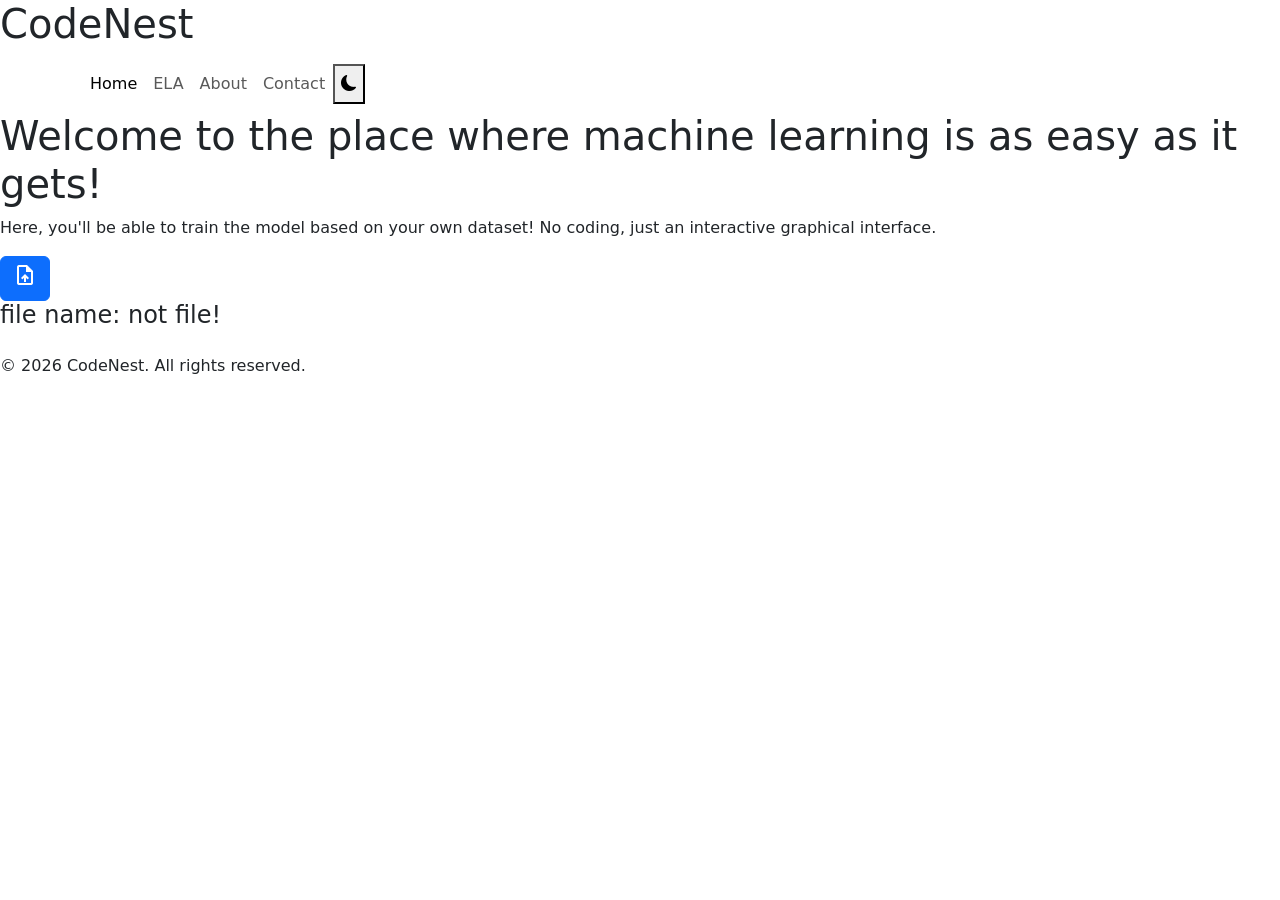
==== frontend/ELA.html @ 3c148c23 "Initial commit" ====
<!DOCTYPE html>
<html lang="en">
<head>
    <meta charset="UTF-8">
    <meta name="viewport" content="width=device-width, initial-scale=1.0">
    <link rel="preconnect" href="https://fonts.googleapis.com">
    <link rel="preconnect" href="https://fonts.gstatic.com" crossorigin>
    <link href="https://cdn.jsdelivr.net/npm/bootstrap@5.3.8/dist/css/bootstrap.min.css" rel="stylesheet">
    <link rel="stylesheet" href="https://cdn.jsdelivr.net/npm/bootstrap-icons@1.13.1/font/bootstrap-icons.min.css">
    <link rel="stylesheet" href="https://fonts.googleapis.com/css2?family=Material+Symbols+Outlined:opsz,wght,FILL,GRAD@24,400,0,0&icon_names=upload_file" />
    <link href="https://fonts.googleapis.com/css2?family=Bitcount+Prop+Single:wght@100..900&family=Cairo:wght@200..1000&display=swap" rel="stylesheet">
    <title>Murtada Page</title>
    <link rel="stylesheet" href="{{ url_for('static', filename='style.css') }}"></head>
<body>
    <header>
        <h1 class="HT1">CodeNest</h1>

        <nav id="nava" class="navbar navbar-expand-lg">
        <div class="container">
            <button class="navbar-toggler" type="button" data-bs-toggle="collapse" data-bs-target="#navbarNavAltMarkup" aria-controls="navbarNavAltMarkup" aria-expanded="false" aria-label="Toggle navigation">
            <span class="navbar-toggler-icon"></span>
            </button>
            <div class="collapse navbar-collapse" id="navbarNavAltMarkup">
            <div class="navbar-nav">
                <a class="nav-link active" aria-current="page" href="index.html">Home</a>
                <a class="nav-link" href="ELA.html">ELA</a>
                <a class="nav-link" href="about.html">About</a>
                <a class="nav-link" href="contact.htm">Contact</a>
                <button id="DarkMode"><i class="bi bi-moon-fill"></i></button>
            </div>
            </div>
        </div>
        </nav>
    </header>
    <main>
        <h1 class="MTE1">
            Welcome to the place where machine learning is as easy as it gets!
        </h1>
        <p class="MTE2">
            Here, you'll be able to train the model based on your own dataset! No coding, just an interactive graphical interface.
        </p>
        <input accept=".csv" id="MBE1" type="file" style="display: none;">
        <label class="btn btn-primary MLE1" for="MBE1">
            <span class="material-symbols-outlined">
                    upload_file
            </span>
        </label>
        <h4 class="MTE3">
            file name: not file!
        </h4>
        <div class="table-responsive">
            <table class="table">
                <thead style="display: none;" class="Etablehead">
                    <tr>
                        <th>Column</th>
                        <th>Index</th>
                        <th>Select Target</th>
                    </tr>
                </thead>
            <tbody class="tablerow"></tbody>
            </table>
        </div>
        <div class="featuresname">
            <ul class="list-group" id="list-group">
                <li id="feature-title" class="list-group-item active" style="display: none;">
                    Features
                </li>
            </ul>
        </div>
    </main>
    <footer>
        <p class="FT1">© 2026 CodeNest. All rights reserved.</p>
    </footer>
</body>
<script>
let list = document.querySelector("#list-group");
let featuresname = document.querySelector(".featuresname");
let filename = document.querySelector("#MBE1");
let filenamedisplay = document.querySelector(".MTE3");
let tabler = document.querySelector(".tablerow");
let tablehead = document.querySelector(".Etablehead");
let targetname = document.createElement("h3");
let setting = {
    fe: [],
    ta: null,
    model: null
};

filename.addEventListener("change", function(event){
    const file = event.target.files[0];
    
    if (file){
        filenamedisplay.textContent = `File name: ${file.name}`;
        

    } else {
        filenamedisplay.textContent = "Not file name";
        return;
    }
    
    let reader = new FileReader();
    reader.onload = () => {
        tabler.innerHTML = "";
        list.innerHTML = "";
        
        const text = reader.result;
        const rows = text.split("\n");
        const frow = rows[0].replace("\r", "");
        const colums = frow.split(",").map(col => col.trim());
        
        tablehead.style.display = "table-header-group";
        colums.forEach(function(colum, index) {
            let tr = document.createElement("tr");
            let td1 = document.createElement("td");
            let td2 = document.createElement("td");
            let td3 = document.createElement("td");
            let targetinput = document.createElement("input");
            
            targetinput.type = "radio";
            targetinput.name = "target";
            
            td1.textContent = colum;
            td2.textContent = index;
            td3.appendChild(targetinput);
            
            tr.appendChild(td1);
            tr.appendChild(td2);
            tr.appendChild(td3);
            tabler.appendChild(tr);

            targetinput.addEventListener("change", () => {
                targetname.textContent = ""; // To_delete_old_info
                list.innerHTML = "";
                setting.fe = [];

                let titleItem = document.createElement("li");
                titleItem.className = "list-group-item active";
                titleItem.textContent = "Features";
                list.appendChild(titleItem);

                colums.forEach(function(col) {
                    if (col !== colum && col !== "") {
                        let featurename = document.createElement("li");
                        featurename.className = "list-group-item";
                        featurename.textContent = col;
                        list.appendChild(featurename);
                        setting.fe.push(col);
                    }
                });

                targetname.textContent = `Target column is: ${colum}`;
                featuresname.appendChild(targetname);
                let tarname = colum;
                setting.ta = tarname;
                                let formData = new FormData();

                formData.append("file", file);
                formData.append("settings", JSON.stringify(setting));

                fetch("/train", {
                    method: "POST",
                    body: formData
                });
                console.log(setting);
            });

        });
    };
    reader.readAsText(file);
});

let table = document.querySelector(".table");
let Darkmode = document.querySelector("#DarkMode");
let icon = document.querySelector("i");
let man = document.querySelector("body");
let mt2 = document.querySelector(".MTE2");
let mt1 = document.querySelector(".MTE1");

// Converting to dark/white mode ################################
Darkmode.addEventListener("click", function () {
    if (icon.classList.contains("bi-moon-fill")) {
        man.style.backgroundColor = "black";
        icon.classList.remove("bi-moon-fill");
        icon.classList.add("bi-sun-fill");
        mt2.style.color = "white";
        mt1.style.color = "white";
        filenamedisplay.style.color = "white";
        table.style.setProperty("--bs-table-bg", "black");
        table.style.setProperty("--bs-table-color", "white");

        list.querySelectorAll("li:not(.active)").forEach(function(item) {
            item.style.backgroundColor = "black";
            item.style.color = "white";
        });
    } else {
        man.style.backgroundColor = "white";
        icon.classList.remove("bi-sun-fill");
        icon.classList.add("bi-moon-fill");
        mt2.style.color = "black";
        mt1.style.color = "black";
        filenamedisplay.style.color = "black";
        table.style.setProperty("--bs-table-bg", "white");
        table.style.setProperty("--bs-table-color", "black");

        list.querySelectorAll("li:not(.active)").forEach(function(item) {
            item.style.backgroundColor = "white";
            item.style.color = "black";
        });
    }
});
</script>
</html>
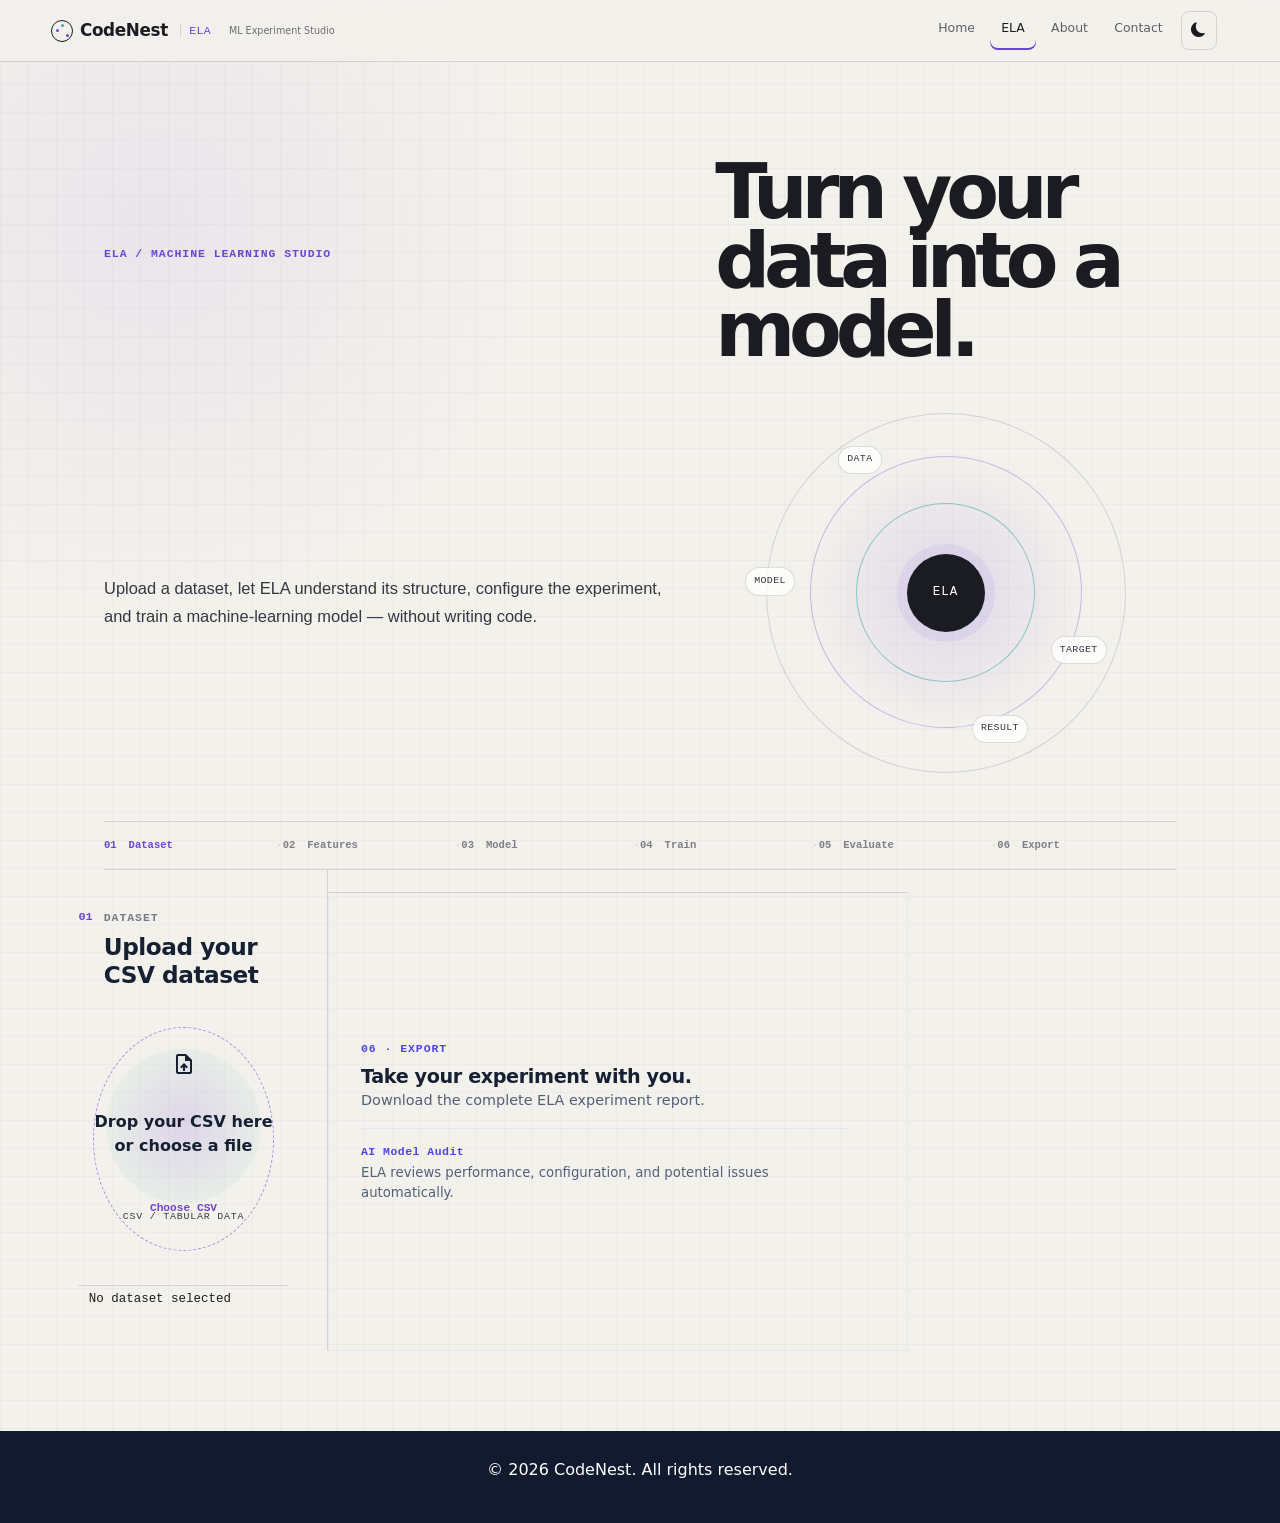
==== commit 02d2c9a6: "feat: initial commit for standalone v1.0 release with full AutoML & PDF engine" ====
--- a/frontend/ELA.html
+++ b/frontend/ELA.html
@@ -10,10 +10,13 @@
     <link rel="stylesheet" href="https://fonts.googleapis.com/css2?family=Material+Symbols+Outlined:opsz,wght,FILL,GRAD@24,400,0,0&icon_names=upload_file" />
     <link href="https://fonts.googleapis.com/css2?family=Bitcount+Prop+Single:wght@100..900&family=Cairo:wght@200..1000&display=swap" rel="stylesheet">
     <title>Murtada Page</title>
-    <link rel="stylesheet" href="{{ url_for('static', filename='style.css') }}"></head>
-<body>
+    <link rel="stylesheet" href="{{ url_for('static', filename='style.css') }}">
+    <link rel="stylesheet" href="style.css">
+</head>
+    
+<body class="ela-page">
     <header>
-        <h1 class="HT1">CodeNest</h1>
+        <h1 class="HT1"><b class="ela-mark" aria-hidden="true"><em></em><em></em><em></em></b>CodeNest <span>ELA</span><small>ML Experiment Studio</small></h1>
 
         <nav id="nava" class="navbar navbar-expand-lg">
         <div class="container">
@@ -22,50 +25,200 @@
             </button>
             <div class="collapse navbar-collapse" id="navbarNavAltMarkup">
             <div class="navbar-nav">
-                <a class="nav-link active" aria-current="page" href="index.html">Home</a>
-                <a class="nav-link" href="ELA.html">ELA</a>
+                <a class="nav-link" href="index.html">Home</a>
+                <a class="nav-link active" aria-current="page" href="ELA.html">ELA</a>
                 <a class="nav-link" href="about.html">About</a>
-                <a class="nav-link" href="contact.htm">Contact</a>
+                <a class="nav-link" href="contact.html">Contact</a>
                 <button id="DarkMode"><i class="bi bi-moon-fill"></i></button>
             </div>
             </div>
         </div>
         </nav>
     </header>
-    <main>
-        <h1 class="MTE1">
-            Welcome to the place where machine learning is as easy as it gets!
-        </h1>
-        <p class="MTE2">
-            Here, you'll be able to train the model based on your own dataset! No coding, just an interactive graphical interface.
-        </p>
+    <main class="ela-lab">
+        <section class="ela-hero">
+            <p class="ela-eyebrow">ELA / MACHINE LEARNING STUDIO</p>
+            <h1 class="MTE1">
+                Turn your data into a model.
+            </h1>
+            <p class="MTE2">
+                Upload a dataset, let ELA understand its structure, configure the experiment, and train a machine-learning model — without writing code.
+            </p>
+            <div class="ela-data-orbit ela-orbit-hero" aria-hidden="true">
+                <span class="orbit-core">ELA</span><span class="orbit-node orbit-data">DATA</span><span class="orbit-node orbit-target">TARGET</span><span class="orbit-node orbit-model">MODEL</span><span class="orbit-node orbit-result">RESULT</span>
+            </div>
+            <div class="ela-hero-signals" aria-label="ELA experiment status">
+                <div class="dataset-model-flow"><span>Dataset</span><b>→</b><span>Model</span></div>
+                <div class="hero-status-card"><span>Dataset</span><strong>Ready to analyze</strong></div>
+                <div class="hero-status-card"><span>Model</span><strong>Waiting for configuration</strong></div>
+            </div>
+        </section>
+        <ol class="ela-workflow" aria-label="Experiment workflow">
+            <li class="is-active"><span>01</span> Dataset</li>
+            <li><span>02</span> Features</li>
+            <li><span>03</span> Model</li>
+            <li><span>04</span> Train</li>
+            <li><span>05</span> Evaluate</li>
+            <li><span>06</span> Export</li>
+        </ol>
+        <section class="ela-section ela-upload-section">
+            <div class="ela-section-heading">
+                <span class="ela-step">01</span>
+                <div><p>Dataset</p><h2>Upload your CSV dataset</h2></div>
+            </div>
         <input accept=".csv" id="MBE1" type="file" style="display: none;">
-        <label class="btn btn-primary MLE1" for="MBE1">
-            <span class="material-symbols-outlined">
-                    upload_file
+        <label class="MLE1" for="MBE1">
+            <span class="material-symbols-outlined" aria-hidden="true">upload_file</span>
+            <span class="upload-copy">
+                <strong>Drop your CSV here or choose a file</strong>
+                <small>CSV files only · Column headers will be used to configure your experiment.</small>
             </span>
+            <span class="upload-action">Choose CSV</span>
         </label>
-        <h4 class="MTE3">
-            file name: not file!
-        </h4>
-        <div class="table-responsive">
-            <table class="table">
-                <thead style="display: none;" class="Etablehead">
+        <h4 class="MTE3" aria-live="polite">No dataset selected</h4>
+        <p class="ela-upload-note">CSV · Tabular ML · Your data stays part of this experiment</p>
+        </section>
+
+        <!-- الواجهة الجديدة لاختيار التارجت والفيشرز باستخدام Checkboxes -->
+        <div id="selection-container" style="display: none; max-width: 50rem; margin: 0 auto;" class="mt-4 ela-section ela-config-section">
+            <div class="ela-section-heading">
+                <span class="ela-step">02</span>
+                <div><p>Experiment configuration</p><h2>Choose what your model should learn</h2></div>
+            </div>
+            <div class="ela-config-grid">
+            <div class="mb-4 ela-control-panel">
+                <label for="targetSelect" class="form-label h4 fw-bold">Target variable</label>
+                <p class="ela-field-help">The value your model learns to predict.</p>
+                <select id="targetSelect" class="form-select form-select-lg">
+                    <option selected disabled>Choose Target...</option>
+                </select>
+            </div>
+
+            <div class="mb-4 ela-control-panel" id="features-box" style="display: none;">
+                <label class="form-label h4 fw-bold">Feature columns</label>
+                <p class="ela-field-help">The input columns used by the model.</p>
+                <div id="checkboxes-container" class="card p-3 shadow-sm" style="max-height: 250px; overflow-y: auto;">
+                    <!-- هنا سيتم توليد الـ Checkboxes للفيشرز -->
+                </div>
+            </div>
+            </div>
+        </div>
+
+        <hr>
+        <div class="model ela-section" style="display: none;">
+            <div class="ela-section-heading">
+                <span class="ela-step">03</span>
+                <div><p>Learning task</p><h2>Select your model type</h2></div>
+            </div>
+            <p class="ela-field-help">Regression predicts continuous values. Classification predicts categories.</p>
+            <div class="ela-task-guidance" aria-hidden="true">
+                <div><span>Regression</span><small>Predict a continuous number</small></div>
+                <div><span>Classification</span><small>Predict a category or class</small></div>
+            </div>
+            <div class="ela-engine-diagram" aria-hidden="true"><span>Features</span><b></b><strong>Model engine</strong><b></b><span>Prediction</span></div>
+            <select id="Modelselect" class="form-select form-select-lg mb-3" aria-label=".form-select-lg example">
+                <option selected disabled>Open this select menu</option>
+                <option value="LinearRegression">regression</option>
+                <option value="LogisticRegression">classification</option>
+            </select>
+        </div>
+        <div class="testtrainsplit ela-section" style="margin: 0 auto; max-width: 50rem; display: none;">
+            <div class="ela-section-heading">
+                <span class="ela-step">04</span>
+                <div><p>Validation</p><h2>Configure the train/test split</h2></div>
+            </div>
+            <p class="ela-field-help">Test data is held back to measure how well your model generalizes.</p>
+            <div class="ela-split-labels">
+                <span>Training data <strong id="trainnum">80</strong>%</span>
+                <span>Test data <strong id="testnum">20</strong>%</span>
+            </div>
+            <div class="ela-split-visual" aria-hidden="true"><span></span><b></b></div>
+            <label for="slider" class="form-label">Test Split Ratio</label>
+            <input type="range" class="form-range" id="slider" min="5" max="95" value="20" step="5">
+        </div>
+        <div id="resultsContainer" class="container mt-5 ela-results-section" style="display: none;">
+            <div class="ela-section-heading">
+                <span class="ela-step">05</span>
+                <div><p>Experiment complete</p><h2>Your model is ready.</h2></div>
+            </div>
+            <div class="ela-data-orbit ela-orbit-results" aria-hidden="true"><span class="orbit-core">MODEL</span><span class="orbit-node orbit-data">INPUTS</span><span class="orbit-node orbit-target">SCORE</span><span class="orbit-node orbit-result">OUTPUT</span></div>
+            <div class="row g-4 justify-content-center">
+                
+                <!-- Metric 1 Card -->
+                <div class="col-md-6 text-center">
+                    <div class="card shadow-sm border-0 p-3 ela-metric-card ela-primary-metric">
+                        <div class="card-body">
+                            <h6 id="metric1Title" class="text-secondary mb-3">R² Score</h6>
+                            
+                            <!-- إضافة دائرة التقدم الأولى -->
+                            <div id="circle1" class="circle-progress my-3">
+                                <div class="circle-progress-inner">
+                                    <span id="r2Value" class="fw-bold">-</span>
+                                </div>
+                            </div>
+
+                            <small id="metric1Desc" class="text-secondary d-block mt-2"></small>
+                        </div>
+                    </div>
+                </div>
+
+                <!-- Metric 2 Card -->
+                <div class="col-md-6 text-center">
+                    <div class="card shadow-sm border-0 p-3 ela-metric-card">
+                        <div class="card-body">
+                            <h6 id="metric2Title" class="text-secondary mb-3">MAE</h6>
+                            
+                            <!-- إضافة دائرة التقدم الثانية -->
+                            <div id="circle2" class="circle-progress my-3">
+                                <div class="circle-progress-inner">
+                                    <span id="rmseValue" class="fw-bold">-</span>
+                                </div>
+                            </div>
+
+                            <small id="metric2Desc" class="text-secondary d-block mt-2"></small>
+                        </div>
+                    </div>
+                </div>
+
+            </div>
+        </div>
+        <div style="margin-top: 2.5rem; display: none;" class="conmat">
+            <div class="ela-matrix-heading">
+                <p>Classification detail</p>
+                <h2>Where did the model make mistakes?</h2>
+            </div>
+            <table class="table table-bordered text-center">
+                <thead class="CMH">
                     <tr>
-                        <th>Column</th>
-                        <th>Index</th>
-                        <th>Select Target</th>
+                        <th></th>
+                        <th>Predicted Negative</th>
+                        <th>Predicted Positive</th>  
                     </tr>
-                </thead>
-            <tbody class="tablerow"></tbody>
+                </thead>   
+                <tbody>
+                    <tr>
+                        <th>Actual Negative</th>
+                        <th class="tn">-</th>
+                        <th class="fp">-</th>
+                    </tr>
+                    <tr>
+                        <th>Actual Positive</th>
+                        <th class="fn">-</th>
+                        <th class="tp">-</th>
+                    </tr>
+                </tbody>
             </table>
         </div>
-        <div class="featuresname">
-            <ul class="list-group" id="list-group">
-                <li id="feature-title" class="list-group-item active" style="display: none;">
-                    Features
-                </li>
-            </ul>
+        <div class="ela-export-section">
+            <div>
+                <p>06 · Export</p>
+                <h2>Take your experiment with you.</h2>
+                <span>Download the complete ELA experiment report.</span>
+                <div class="ela-audit-note"><strong>AI Model Audit</strong><span>ELA reviews performance, configuration, and potential issues automatically.</span></div>
+            </div>
+            <form action="/download_report">
+                <button type="submit" id="download_report" class="btn btn-primary mx-auto mt-3" style="display: none;">Download experiment report</button>
+            </form>
         </div>
     </main>
     <footer>
@@ -73,26 +226,30 @@
     </footer>
 </body>
 <script>
-let list = document.querySelector("#list-group");
-let featuresname = document.querySelector(".featuresname");
 let filename = document.querySelector("#MBE1");
 let filenamedisplay = document.querySelector(".MTE3");
-let tabler = document.querySelector(".tablerow");
-let tablehead = document.querySelector(".Etablehead");
-let targetname = document.createElement("h3");
+let targetSelect = document.querySelector("#targetSelect");
+let checkboxesContainer = document.querySelector("#checkboxes-container");
+let featuresBox = document.querySelector("#features-box");
+let selectionContainer = document.querySelector("#selection-container");
+let ModelDiv = document.querySelector(".model");
+
+let allColumns = [];
 let setting = {
     fe: [],
     ta: null,
-    model: null
+    model: null,
+    TTS: 20
 };
+
+let selectedFile = null;
 
 filename.addEventListener("change", function(event){
     const file = event.target.files[0];
+    selectedFile = file;
     
     if (file){
         filenamedisplay.textContent = `File name: ${file.name}`;
-        
-
     } else {
         filenamedisplay.textContent = "Not file name";
         return;
@@ -100,75 +257,170 @@
     
     let reader = new FileReader();
     reader.onload = () => {
-        tabler.innerHTML = "";
-        list.innerHTML = "";
-        
         const text = reader.result;
         const rows = text.split("\n");
         const frow = rows[0].replace("\r", "");
-        const colums = frow.split(",").map(col => col.trim());
+        allColumns = frow.split(/[,;]/)
+            .map(col => col.trim().replace(/^["']|["']$/g, ''))
+            .filter(col => col !== "");
         
-        tablehead.style.display = "table-header-group";
-        colums.forEach(function(colum, index) {
-            let tr = document.createElement("tr");
-            let td1 = document.createElement("td");
-            let td2 = document.createElement("td");
-            let td3 = document.createElement("td");
-            let targetinput = document.createElement("input");
-            
-            targetinput.type = "radio";
-            targetinput.name = "target";
-            
-            td1.textContent = colum;
-            td2.textContent = index;
-            td3.appendChild(targetinput);
-            
-            tr.appendChild(td1);
-            tr.appendChild(td2);
-            tr.appendChild(td3);
-            tabler.appendChild(tr);
-
-            targetinput.addEventListener("change", () => {
-                targetname.textContent = ""; // To_delete_old_info
-                list.innerHTML = "";
-                setting.fe = [];
-
-                let titleItem = document.createElement("li");
-                titleItem.className = "list-group-item active";
-                titleItem.textContent = "Features";
-                list.appendChild(titleItem);
-
-                colums.forEach(function(col) {
-                    if (col !== colum && col !== "") {
-                        let featurename = document.createElement("li");
-                        featurename.className = "list-group-item";
-                        featurename.textContent = col;
-                        list.appendChild(featurename);
-                        setting.fe.push(col);
-                    }
-                });
-
-                targetname.textContent = `Target column is: ${colum}`;
-                featuresname.appendChild(targetname);
-                let tarname = colum;
-                setting.ta = tarname;
-                                let formData = new FormData();
-
-                formData.append("file", file);
-                formData.append("settings", JSON.stringify(setting));
-
-                fetch("/train", {
-                    method: "POST",
-                    body: formData
-                });
-                console.log(setting);
-            });
-
+        targetSelect.innerHTML = '<option selected disabled>Choose Target...</option>';
+        allColumns.forEach(col => {
+            let option = document.createElement("option");
+            option.value = col;
+            option.textContent = col;
+            targetSelect.appendChild(option);
         });
+
+        selectionContainer.style.display = "block";
+        featuresBox.style.display = "none";
     };
     reader.readAsText(file);
 });
 
+// عند تحديد المتغير المستهدف (Target)
+targetSelect.addEventListener("change", function() {
+    let chosenTarget = this.value;
+    setting.ta = chosenTarget;
+    checkboxesContainer.innerHTML = "";
+
+    let defaultIgnoredCols = ["PassengerId", "Name", "Ticket", "Cabin"];
+    setting.fe = [];
+
+    allColumns.forEach(col => {
+        if (col !== chosenTarget) {
+            let div = document.createElement("div");
+            div.className = "form-check mb-2";
+
+            let input = document.createElement("input");
+            input.type = "checkbox";
+            input.className = "form-check-input feature-checkbox";
+            input.value = col;
+            input.id = `chk_${col}`;
+
+            if (!defaultIgnoredCols.includes(col)) {
+                input.checked = true;
+                setting.fe.push(col);
+            }
+
+            let label = document.createElement("label");
+            label.className = "form-check-label";
+            label.htmlFor = `chk_${col}`;
+            label.textContent = col;
+
+            input.addEventListener("change", updateFeatures);
+
+            div.appendChild(input);
+            div.appendChild(label);
+            checkboxesContainer.appendChild(div);
+        }
+    });
+
+    featuresBox.style.display = "block";
+    ModelDiv.style.display = "block";
+});
+
+function updateFeatures() {
+    setting.fe = [];
+    document.querySelectorAll(".feature-checkbox:checked").forEach(chk => {
+        setting.fe.push(chk.value);
+    });
+}
+
+let ModelSelect = document.querySelector("#Modelselect");
+ModelSelect.addEventListener("change", function(){
+    if (ModelSelect.value === "LinearRegression"){
+        setting.model = "rfr";
+    } else {
+        setting.model = "rfc";
+    }
+    document.querySelector(".testtrainsplit").style.display = "block";
+    trainButton.style.display = "block";
+});
+
+let trainButton = document.createElement("button");
+trainButton.textContent = "Train Model";
+trainButton.className = "btn btn-primary mt-3 d-block mx-auto";
+trainButton.style.display = "none";
+
+document.querySelector(".testtrainsplit").appendChild(trainButton);
+
+trainButton.onclick = function(){
+    if (!selectedFile) return;
+
+    let formData = new FormData();
+    formData.append("file", selectedFile);
+    formData.append("settings", JSON.stringify(setting));
+    
+    fetch("/train", {
+        method: "POST",
+        body: formData
+    })
+    .then(response => response.json())
+    .then(data => {
+        document.querySelector("#resultsContainer").style.display = "block";
+        if (data.r2 !== undefined) {
+            // تحديث الدوائر للـ Regression
+            updateCircle("#circle1", data.r2 * 100, "#198754");
+            updateCircle("#circle2", 100, "#ffc107"); // إعطاء دائرة MAE حلقة بلون ثابت
+            
+            document.querySelector("#metric1Title").textContent = "R² Score";
+            document.querySelector("#r2Value").textContent = data.r2.toFixed(4);
+            document.querySelector("#metric1Desc").textContent = "Higher is better";
+            document.querySelector("#metric2Title").textContent = "MAE";
+            document.querySelector("#rmseValue").textContent = data.mae.toFixed(4);
+            document.querySelector(".conmat").style.display = "none";
+            document.querySelector("#metric2Desc").textContent = "Lower is better";
+        }
+        else if (data.accuracy !== undefined) {
+            // تحديث الدوائر للـ Classification
+            updateCircle("#circle1", data.accuracy * 100, "#198754");
+            updateCircle("#circle2", data.f1 * 100, "#0d6efd");
+            
+            document.querySelector("#metric1Title").textContent = "Accuracy";
+            document.querySelector("#r2Value").textContent = (data.accuracy * 100).toFixed(1) + "%";
+            document.querySelector("#metric1Desc").textContent = "Higher is better";
+            document.querySelector("#metric2Title").textContent = "F1 Score";
+            document.querySelector("#rmseValue").textContent = data.f1.toFixed(4);
+            document.querySelector("#metric2Desc").textContent = "Higher is better";
+            document.querySelector(".conmat").style.display = "block";
+
+            if (data.confusion_matrix && data.confusion_matrix.length > 0) {
+                let TN = data.confusion_matrix[0][0];
+                let FP = data.confusion_matrix[0][1] !== undefined ? data.confusion_matrix[0][1] : 0;
+                let FN = data.confusion_matrix[1] ? data.confusion_matrix[1][0] : 0;
+                let TP = data.confusion_matrix[1] ? data.confusion_matrix[1][1] : 0;
+                
+                document.querySelector(".tn").textContent = TN;
+                document.querySelector(".fp").textContent = FP;
+                document.querySelector(".fn").textContent = FN;
+                document.querySelector(".tp").textContent = TP;
+            }
+        }
+        document.querySelector("#download_report").style.display = "block";
+
+    });
+};
+
+
+function updateCircle(circleId, percentage, color = "#0d6efd") {
+    let circle = document.querySelector(circleId);
+    let degrees = Math.max(0, Math.min(360, (percentage / 100) * 360));
+    circle.style.background = `conic-gradient(${color} ${degrees}deg, #e9ecef ${degrees}deg)`;
+}
+
+// تحريك السلايدر
+let slider = document.querySelector("#slider");
+const slidnum = document.querySelector("#trainnum");
+const testnum = document.querySelector("#testnum");
+
+slider.oninput = function() {
+    testnum.textContent = this.value;
+    slidnum.textContent = 100 - this.value;
+    setting.TTS = parseInt(this.value);
+};
+
+// Dark Mode Toggle
 let table = document.querySelector(".table");
 let Darkmode = document.querySelector("#DarkMode");
 let icon = document.querySelector("i");
@@ -176,36 +428,63 @@
 let mt2 = document.querySelector(".MTE2");
 let mt1 = document.querySelector(".MTE1");
 
-// Converting to dark/white mode ################################
 Darkmode.addEventListener("click", function () {
+    let circleInners = document.querySelectorAll(".circle-progress-inner");
+    let cards = document.querySelectorAll(".card");
+    let headings = document.querySelectorAll("h1, h2, h3, h4, label, .form-label");
+
     if (icon.classList.contains("bi-moon-fill")) {
-        man.style.backgroundColor = "black";
+        // التحويل للوضع الداكن
+        man.style.backgroundColor = "#121212";
         icon.classList.remove("bi-moon-fill");
         icon.classList.add("bi-sun-fill");
+        
         mt2.style.color = "white";
         mt1.style.color = "white";
         filenamedisplay.style.color = "white";
-        table.style.setProperty("--bs-table-bg", "black");
-        table.style.setProperty("--bs-table-color", "white");
-
-        list.querySelectorAll("li:not(.active)").forEach(function(item) {
-            item.style.backgroundColor = "black";
-            item.style.color = "white";
+
+        headings.forEach(el => el.style.color = "white");
+
+        cards.forEach(card => {
+            card.style.backgroundColor = "#1e1e1e";
+            card.style.color = "white";
         });
+
+        circleInners.forEach(el => {
+            el.style.backgroundColor = "#1e1e1e";
+            el.style.color = "white";
+        });
+
+        if(table) {
+            table.style.setProperty("--bs-table-bg", "#1e1e1e");
+            table.style.setProperty("--bs-table-color", "white");
+        }
     } else {
+        // التحويل للوضع الفاتح
         man.style.backgroundColor = "white";
         icon.classList.remove("bi-sun-fill");
         icon.classList.add("bi-moon-fill");
+
         mt2.style.color = "black";
         mt1.style.color = "black";
         filenamedisplay.style.color = "black";
-        table.style.setProperty("--bs-table-bg", "white");
-        table.style.setProperty("--bs-table-color", "black");
-
-        list.querySelectorAll("li:not(.active)").forEach(function(item) {
-            item.style.backgroundColor = "white";
-            item.style.color = "black";
+
+        headings.forEach(el => el.style.color = "black");
+
+        cards.forEach(card => {
+            card.style.backgroundColor = "white";
+            card.style.color = "black";
         });
+
+        circleInners.forEach(el => {
+            el.style.backgroundColor = "white";
+            el.style.color = "black";
+        });
+
+        if(table) {
+            table.style.setProperty("--bs-table-bg", "white");
+            table.style.setProperty("--bs-table-color", "black");
+        }
     }
 });
 </script>
--- a/frontend/style.css
+++ b/frontend/style.css
@@ -0,0 +1,512 @@
+body {
+    margin: 0;
+    padding: 0;
+    font-family: "Cairo", sans-serif;
+}
+
+header {
+    background-color: rgb(76, 150, 215);
+    height: 110px;
+    display: flex;
+    align-items: center;
+    justify-content: space-between;
+
+    padding: 0 60px;
+}
+
+.HT1 {
+    margin: 0;
+    font-size: 55px;
+    color: white;
+}
+
+#nava {
+    background: transparent !important;
+    font-size: 22px;
+}
+
+.nav-link {
+    color: white !important;
+    margin-left: 20px;
+}
+
+.nav-link:hover {
+    color: #dcefff !important;
+}
+
+main {
+    text-align: center;
+    padding-top: 70px;
+}
+
+.MT1 {
+    font-size: 45px;
+    max-width: 850px;
+    margin: auto;
+}
+
+#MI1 {
+    width: 350px;
+    max-width: 90%;
+    display: block;
+    margin: 50px auto;
+    font-family: "cairo", sans-serif;
+
+}
+
+#MB1 {
+    width: 170px;
+    height: 50px;
+    font-size: 22px;
+    border-radius: 10px;
+}
+.MT2 {
+    font-family: "cairo", sans-serif;
+    margin: 5rem auto 1.85rem auto;
+
+}
+footer {
+    background-color: rgb(76, 150, 215);
+    height: 5.7rem;
+    display: flex;
+    justify-content: center;
+    margin-top: 3rem;
+}
+.FT1 {
+    color: white;
+    margin-top: 1.65rem;
+
+}
+#DarkMode {
+    background-color: rgb(255, 255, 255, 0) !important;
+    border-color: rgb(255, 255, 255, 0) !important;
+    
+    
+}
+.MTE1 {
+    max-width: 45rem;
+    margin: auto;
+    font-family: "cairo", sans-serif;
+
+}
+.MTE2 {
+    max-width: 40rem;
+    margin: 6rem auto auto auto;
+    font-size: 1.8rem;
+    font-family: "cairo", sans-serif;
+}
+
+.MLE1 {
+    width: 10rem;
+    margin-top: 5.5rem;
+}
+.MTE3 {
+    margin-top: 2rem;
+}
+.model {
+    margin-top: 5.5rem;
+}
+/* إظهار الجدول وتحديد الخط */
+.conmat {
+  display: block; /* تغييرها من none لإظهار الجدول */
+  font-family: sans-serif;
+  margin: 2.5rem auto;
+}
+
+.conmat table {
+  width: 100%;
+  max-width: 400px;
+  border-collapse: collapse;
+  text-align: center;
+  margin: 0 auto;
+}
+
+.conmat th {
+  padding: 12px;
+  border: 1px solid #ccc;
+  font-weight: normal;
+}
+
+.CMH th, .conmat tr th:first-child {
+  background-color: #f5f5f5;
+  font-weight: bold;
+}
+
+.tn, .fp, .fn, .tp {
+  font-weight: bold;
+  font-size: 1.1rem;
+}
+.testtrainsplit {
+    margin-top: 10rem;
+}
+.circle-progress {
+    width: 130px;
+    height: 130px;
+    border-radius: 50%;
+    background: conic-gradient(#0d6efd 0deg, #e9ecef 0deg);
+    display: flex;
+    align-items: center;
+    justify-content: center;
+    margin: 0 auto;
+    transition: background 0.5s ease-in-out;
+}
+
+.circle-progress-inner {
+    width: 100px;
+    height: 100px;
+    border-radius: 50%;
+    background-color: #ffffff;
+    display: flex;
+    align-items: center;
+    justify-content: center;
+    font-size: 1.2rem;
+}
+
+/* ELA workspace — scoped so non-ELA pages retain their current presentation. */
+.ela-page {
+    --ela-bg: #f6f7fb; --ela-surface: #fff; --ela-elevated: #fbfcff;
+    --ela-border: #e2e7f0; --ela-text: #162033; --ela-secondary: #526079;
+    --ela-muted: #77839a; --ela-accent: #4f46e5; --ela-accent-strong: #3730a3;
+    --ela-accent-soft: #eef2ff; --ela-success: #16815d; --ela-warning: #b7791f;
+    --ela-focus: rgba(79,70,229,.24); --ela-radius: 14px;
+    --ela-shadow: 0 14px 36px rgba(27,39,65,.08); --ela-transition: 180ms ease;
+    background: var(--ela-bg); color: var(--ela-text); font-family: "Fira Sans", system-ui, sans-serif;
+}
+.ela-page header { min-height: 76px; height: auto; padding: 0 5vw; background: #111a2e; border-bottom: 1px solid rgba(255,255,255,.08); }
+.ela-page .HT1 { color: #fff; font-family: "Fira Sans", system-ui, sans-serif; font-size: clamp(1.35rem,2vw,1.75rem); font-weight: 700; letter-spacing: -.04em; }
+.ela-page .HT1 span { margin-left: .65rem; padding-left: .65rem; border-left: 1px solid rgba(255,255,255,.26); color: #a5b4fc; font-family: "Fira Code", monospace; font-size: .7em; font-weight: 500; letter-spacing: .03em; }
+.ela-page #nava { font-size: .92rem; }
+.ela-page .nav-link { margin-left: .2rem; padding: .48rem .72rem !important; border-radius: 8px; color: #cbd5e1 !important; transition: background var(--ela-transition),color var(--ela-transition); }
+.ela-page .nav-link:hover,.ela-page .nav-link.active { background: rgba(165,180,252,.13); color: #fff !important; }
+.ela-page #DarkMode { margin-left: .4rem; padding: .45rem .6rem; border: 1px solid rgba(255,255,255,.16) !important; border-radius: 8px; color: #dbeafe; }
+
+.ela-page main { max-width: 1120px; margin: 0 auto; padding: 3.5rem 1.5rem 1rem; text-align: left; }
+.ela-hero { max-width: 720px; margin: 0 auto 2.3rem; text-align: center; }
+.ela-eyebrow,.ela-section-heading p,.ela-export-section p,.ela-matrix-heading p { margin: 0 0 .45rem; color: var(--ela-accent); font-family: "Fira Code",monospace; font-size: .72rem; font-weight: 600; letter-spacing: .08em; text-transform: uppercase; }
+.ela-page .MTE1 { max-width: 760px; margin: 0 auto; color: var(--ela-text); font-family: "Fira Sans",system-ui,sans-serif; font-size: clamp(2.15rem,5vw,4rem); font-weight: 700; letter-spacing: -.055em; line-height: 1.04; }
+.ela-page .MTE2 { max-width: 620px; margin: 1.15rem auto 0; color: var(--ela-secondary); font-size: clamp(1rem,1.8vw,1.18rem); line-height: 1.65; }
+.ela-workflow { display: grid; grid-template-columns: repeat(6,1fr); gap: .5rem; margin: 0 0 1.35rem; padding: 0; list-style: none; }
+.ela-workflow li { padding: .75rem .65rem; border: 1px solid var(--ela-border); border-radius: 10px; background: rgba(255,255,255,.65); color: var(--ela-muted); font-size: .78rem; font-weight: 600; text-align: center; }
+.ela-workflow span { display: block; margin-bottom: .28rem; color: var(--ela-muted); font-family: "Fira Code",monospace; font-size: .66rem; }
+.ela-workflow .is-active { border-color: #c7d2fe; background: var(--ela-accent-soft); color: var(--ela-accent-strong); }
+.ela-workflow .is-active span { color: var(--ela-accent); }
+
+.ela-section,.ela-page #selection-container,.ela-page .model,.ela-page .testtrainsplit,.ela-page .ela-results-section,.ela-page .conmat,.ela-export-section { margin-top: 1.35rem !important; padding: clamp(1.2rem,3vw,2rem); border: 1px solid var(--ela-border); border-radius: var(--ela-radius); background: var(--ela-surface); box-shadow: var(--ela-shadow); }
+.ela-section-heading { display: flex; align-items: flex-start; gap: .9rem; margin-bottom: 1.25rem; }
+.ela-step { display: grid; width: 2.15rem; height: 2.15rem; place-items: center; border-radius: 8px; background: var(--ela-accent-soft); color: var(--ela-accent); font-family: "Fira Code",monospace; font-size: .74rem; font-weight: 700; }
+.ela-section-heading h2,.ela-matrix-heading h2,.ela-export-section h2 { margin: 0; color: var(--ela-text); font-size: 1.2rem; font-weight: 700; letter-spacing: -.02em; }
+
+.ela-page .MLE1 { display: grid; grid-template-columns: auto minmax(0,1fr) auto; align-items: center; gap: 1rem; width: 100%; margin: 0; padding: 1.35rem; border: 1.5px dashed #b9c4dd; border-radius: 12px; background: var(--ela-elevated); color: var(--ela-text); cursor: pointer; transition: border-color var(--ela-transition),background var(--ela-transition),transform var(--ela-transition); }
+.ela-page .MLE1:hover { border-color: var(--ela-accent); background: #f8f9ff; transform: translateY(-1px); }
+.ela-page #MBE1:focus-visible + .MLE1,.ela-page .MLE1:focus-visible,.ela-page .form-select:focus-visible,.ela-page .form-range:focus-visible,.ela-page button:focus-visible { outline: 3px solid var(--ela-focus); outline-offset: 3px; }
+.upload-icon { display: grid; width: 2.8rem; height: 2.8rem; place-items: center; border-radius: 9px; background: var(--ela-accent-soft); color: var(--ela-accent); }
+.upload-copy { display: grid; gap: .25rem; text-align: left; }.upload-copy strong { font-size: .95rem; }
+.upload-copy small,.ela-field-help { color: var(--ela-secondary); font-size: .86rem; line-height: 1.5; }
+.upload-action { padding: .55rem .78rem; border-radius: 7px; background: var(--ela-accent); color: #fff; font-size: .82rem; font-weight: 700; }
+.ela-page .MTE3 { display: inline-flex; margin: .8rem 0 0; padding: .38rem .65rem; border: 1px solid var(--ela-border); border-radius: 6px; color: var(--ela-secondary); font-family: "Fira Code",monospace; font-size: .76rem; }
+
+.ela-config-grid { display: grid; grid-template-columns: minmax(0,.8fr) minmax(0,1.2fr); gap: 1rem; }
+.ela-control-panel { margin-bottom: 0 !important; padding: 1rem; border: 1px solid var(--ela-border); border-radius: 10px; background: var(--ela-elevated); }
+.ela-page .form-label { margin-bottom: .35rem; color: var(--ela-text); font-size: .9rem; font-weight: 700; }
+.ela-page .form-select { min-height: 3rem; margin-top: .8rem; border: 1px solid #cdd5e2; border-radius: 8px; background-color: #fff; color: var(--ela-text); box-shadow: none; font-family: "Fira Sans",system-ui,sans-serif; font-size: .95rem; }
+.ela-page .form-select:hover { border-color: #9ba9c1; }.ela-page .form-select:focus { border-color: var(--ela-accent); box-shadow: 0 0 0 3px var(--ela-focus); }
+.ela-page #checkboxes-container { margin-top: .8rem; padding: .45rem !important; border: 1px solid #cdd5e2 !important; border-radius: 8px; background: #fff; box-shadow: none !important; }
+.ela-page #checkboxes-container .form-check { display: flex; align-items: center; gap: .6rem; margin: 0 !important; padding: .55rem .65rem .55rem 2rem; border-radius: 6px; transition: background var(--ela-transition); }
+.ela-page #checkboxes-container .form-check:hover { background: var(--ela-accent-soft); }
+.ela-page .feature-checkbox { margin-top: 0; cursor: pointer; accent-color: var(--ela-accent); }
+.ela-page .form-check-label { color: var(--ela-text); cursor: pointer; font-family: "Fira Code",monospace; font-size: .82rem; }
+.ela-page .model > .ela-field-help { margin: -.75rem 0 1rem; }.ela-page .model #Modelselect { max-width: 540px; margin-bottom: 0 !important; }
+
+.ela-split-labels { display: flex; justify-content: space-between; gap: 1rem; margin: .25rem 0 1rem; }.ela-split-labels span { color: var(--ela-secondary); font-size: .9rem; }.ela-split-labels strong { color: var(--ela-text); font-family: "Fira Code",monospace; font-size: 1.35rem; }
+.ela-page .form-range { height: 1.5rem; cursor: pointer; }.ela-page .form-range::-webkit-slider-runnable-track { height: .42rem; border-radius: 1rem; background: #d9e0ec; }.ela-page .form-range::-webkit-slider-thumb { width: 1.15rem; height: 1.15rem; margin-top: -.36rem; border: 3px solid #fff; border-radius: 50%; background: var(--ela-accent); box-shadow: 0 1px 5px rgba(31,41,55,.25); }
+.ela-page .testtrainsplit .btn { width: 100%; margin: 1.35rem 0 0 !important; padding: .82rem 1rem; border: 0; border-radius: 8px; background: var(--ela-accent); color: #fff; font-weight: 700; transition: background var(--ela-transition),transform var(--ela-transition),box-shadow var(--ela-transition); }
+.ela-page .testtrainsplit .btn:hover { background: var(--ela-accent-strong); box-shadow: 0 8px 18px rgba(79,70,229,.22); transform: translateY(-1px); }
+
+.ela-page .ela-results-section { max-width: none; }.ela-page .ela-metric-card { height: 100%; border: 1px solid var(--ela-border) !important; border-radius: 12px; background: var(--ela-elevated); box-shadow: none !important; transition: transform var(--ela-transition),border-color var(--ela-transition); }.ela-page .ela-metric-card:hover { border-color: #bdc8ff !important; transform: translateY(-2px); }
+.ela-page .ela-metric-card h6 { color: var(--ela-secondary) !important; font-family: "Fira Code",monospace; font-size: .78rem; font-weight: 600; letter-spacing: .04em; text-transform: uppercase; }.ela-page .circle-progress { width: 148px; height: 148px; padding: 7px; background: conic-gradient(var(--ela-accent) 0deg,#e8edf5 0deg); box-shadow: inset 0 0 0 1px rgba(22,32,51,.04); }.ela-page .circle-progress-inner { width: 100%; height: 100%; background: var(--ela-surface); color: var(--ela-text); font-family: "Fira Code",monospace; font-size: 1.5rem; }.ela-page .ela-metric-card small { color: var(--ela-secondary) !important; font-size: .84rem; }
+.ela-page .conmat { max-width: 720px; }.ela-matrix-heading { margin-bottom: 1rem; }.ela-page .conmat table { max-width: none; margin: 0; overflow: hidden; border: 1px solid var(--ela-border); border-radius: 9px; }.ela-page .conmat th { padding: .9rem; border-color: var(--ela-border); color: var(--ela-text); font-size: .88rem; }.ela-page .CMH th,.ela-page .conmat tr th:first-child { background: #f1f4fa; color: var(--ela-secondary); font-size: .75rem; text-transform: uppercase; letter-spacing: .04em; }.ela-page .tn,.ela-page .tp { background: #edf9f3; color: var(--ela-success); }.ela-page .fp,.ela-page .fn { background: #fff8eb; color: var(--ela-warning); }
+.ela-export-section { display: flex; align-items: center; justify-content: space-between; gap: 1.5rem; max-width: 1120px; margin: 1.35rem auto 0 !important; }.ela-export-section span { color: var(--ela-secondary); font-size: .9rem; }.ela-page #download_report { white-space: nowrap; padding: .72rem 1rem; border: 1px solid #c6cedd; border-radius: 8px; background: var(--ela-surface); color: var(--ela-text); font-weight: 700; box-shadow: none; transition: border-color var(--ela-transition),background var(--ela-transition); }.ela-page #download_report:hover { border-color: var(--ela-accent); background: var(--ela-accent-soft); color: var(--ela-accent-strong); }.ela-page footer { margin-top: 3rem; background: #111a2e; }
+
+/* Uses the existing dark-mode icon-class switch; no new theme logic. */
+.ela-page:has(#DarkMode .bi-sun-fill) { --ela-bg: #121212; --ela-surface: #1e1e1e; --ela-elevated: #20242d; --ela-border: #313947; --ela-text: #f5f7fb; --ela-secondary: #b7c0d0; --ela-muted: #8d98aa; --ela-accent-soft: #252743; }
+.ela-page:has(#DarkMode .bi-sun-fill) .ela-workflow li,.ela-page:has(#DarkMode .bi-sun-fill) .ela-control-panel,.ela-page:has(#DarkMode .bi-sun-fill) #checkboxes-container,.ela-page:has(#DarkMode .bi-sun-fill) .form-select { background: var(--ela-elevated); color: var(--ela-text); }
+.ela-page:has(#DarkMode .bi-sun-fill) .form-select,.ela-page:has(#DarkMode .bi-sun-fill) #checkboxes-container { border-color: var(--ela-border) !important; }.ela-page:has(#DarkMode .bi-sun-fill) .CMH th,.ela-page:has(#DarkMode .bi-sun-fill) .conmat tr th:first-child { background: #272d38; }
+@media (max-width: 768px) { .ela-page header { padding: .8rem 1.25rem; }.ela-page main { padding: 2.5rem 1rem 1rem; }.ela-workflow { grid-template-columns: repeat(3,1fr); }.ela-config-grid { grid-template-columns: 1fr; }.ela-export-section { align-items: flex-start; flex-direction: column; } }
+@media (max-width: 480px) { .ela-workflow { grid-template-columns: repeat(2,1fr); }.ela-page .MLE1 { grid-template-columns: auto 1fr; padding: 1rem; }.upload-action { grid-column: 2; justify-self: start; }.ela-split-labels { align-items: flex-start; flex-direction: column; gap: .4rem; }.ela-page .conmat { overflow-x: auto; }.ela-page .conmat table { min-width: 420px; } }
+@media (prefers-reduced-motion: reduce) { .ela-page *,.ela-page *::before,.ela-page *::after { scroll-behavior: auto !important; transition-duration: .01ms !important; animation-duration: .01ms !important; } }
+
+/* Experiment studio refinements */
+.ela-page .HT1 small {
+    display: inline-block;
+    margin-left: .7rem;
+    color: #8ea0c4;
+    font-family: "Fira Sans", system-ui, sans-serif;
+    font-size: .48em;
+    font-weight: 500;
+    letter-spacing: 0;
+    vertical-align: middle;
+}
+
+.ela-hero-signals {
+    display: grid;
+    grid-template-columns: 1.25fr 1fr 1fr;
+    gap: .7rem;
+    max-width: 760px;
+    margin: 2rem auto 0;
+    text-align: left;
+}
+
+.dataset-model-flow,
+.hero-status-card {
+    min-height: 78px;
+    padding: .95rem 1rem;
+    border: 1px solid var(--ela-border);
+    border-radius: 10px;
+    background: rgba(255,255,255,.72);
+}
+
+.dataset-model-flow {
+    display: flex;
+    align-items: center;
+    justify-content: space-between;
+    color: var(--ela-text);
+    font-family: "Fira Code", monospace;
+    font-size: .78rem;
+}
+
+.dataset-model-flow span {
+    padding: .38rem .55rem;
+    border-radius: 5px;
+    background: var(--ela-accent-soft);
+    color: var(--ela-accent-strong);
+}
+
+.dataset-model-flow b { color: var(--ela-accent); font-size: 1.15rem; }
+.hero-status-card { display: grid; align-content: center; gap: .32rem; }
+.hero-status-card span { color: var(--ela-muted); font-family: "Fira Code", monospace; font-size: .67rem; letter-spacing: .06em; text-transform: uppercase; }
+.hero-status-card strong { color: var(--ela-text); font-size: .82rem; font-weight: 600; }
+
+.ela-upload-note {
+    margin: .7rem 0 0;
+    color: var(--ela-muted);
+    font-family: "Fira Code", monospace;
+    font-size: .68rem;
+}
+
+.ela-page .MLE1 { min-height: 126px; }
+.ela-page .MLE1::before {
+    content: "Upload dataset";
+    position: absolute;
+    transform: translateY(-3.45rem);
+    color: var(--ela-muted);
+    font-family: "Fira Code", monospace;
+    font-size: .68rem;
+    letter-spacing: .07em;
+    text-transform: uppercase;
+}
+
+.ela-task-guidance {
+    display: grid;
+    grid-template-columns: repeat(2, minmax(0,1fr));
+    gap: .65rem;
+    max-width: 540px;
+    margin: 0 0 1rem;
+}
+
+.ela-task-guidance div {
+    padding: .75rem .85rem;
+    border: 1px solid var(--ela-border);
+    border-radius: 8px;
+    background: var(--ela-elevated);
+}
+
+.ela-task-guidance span { display: block; color: var(--ela-text); font-family: "Fira Code", monospace; font-size: .72rem; font-weight: 600; }
+.ela-task-guidance small { color: var(--ela-secondary); font-size: .77rem; }
+
+.ela-split-visual {
+    display: flex;
+    height: .48rem;
+    margin: .4rem 0 1.3rem;
+    overflow: hidden;
+    border-radius: 999px;
+    background: #d9e0ec;
+}
+
+.ela-split-visual span { width: 80%; background: var(--ela-accent); }
+.ela-split-visual b { flex: 1; background: #b7c4d8; }
+
+.ela-page .ela-results-section > .ela-section-heading {
+    padding-bottom: 1.1rem;
+    border-bottom: 1px solid var(--ela-border);
+}
+
+.ela-page .ela-primary-metric {
+    position: relative;
+    border-color: #c7d2fe !important;
+}
+
+.ela-page .ela-primary-metric::before {
+    content: "Primary metric";
+    position: absolute;
+    top: 1rem;
+    right: 1rem;
+    color: var(--ela-accent);
+    font-family: "Fira Code", monospace;
+    font-size: .62rem;
+    font-weight: 700;
+    letter-spacing: .06em;
+    text-transform: uppercase;
+}
+
+.ela-audit-note {
+    display: grid;
+    gap: .2rem;
+    margin-top: 1rem;
+    padding-top: .9rem;
+    border-top: 1px solid var(--ela-border);
+}
+
+.ela-audit-note strong { color: var(--ela-accent); font-family: "Fira Code", monospace; font-size: .72rem; letter-spacing: .04em; }
+.ela-audit-note span { max-width: 500px; color: var(--ela-secondary); font-size: .83rem; line-height: 1.5; }
+
+.ela-page:has(#DarkMode .bi-sun-fill) .dataset-model-flow,
+.ela-page:has(#DarkMode .bi-sun-fill) .hero-status-card,
+.ela-page:has(#DarkMode .bi-sun-fill) .ela-task-guidance div {
+    background: var(--ela-elevated);
+}
+
+.ela-page:has(#DarkMode .bi-sun-fill) .ela-split-visual { background: #353e4d; }
+.ela-page:has(#DarkMode .bi-sun-fill) .ela-split-visual b { background: #566276; }
+
+@media (max-width: 768px) {
+    .ela-hero-signals { grid-template-columns: 1fr 1fr; }
+    .dataset-model-flow { grid-column: 1 / -1; }
+}
+
+@media (max-width: 480px) {
+    .ela-page .HT1 small { display: none; }
+    .ela-hero-signals { grid-template-columns: 1fr; }
+    .dataset-model-flow { grid-column: auto; }
+    .ela-task-guidance { grid-template-columns: 1fr; }
+    .ela-page .MLE1::before { display: none; }
+}
+
+/* ELA visual laboratory — experiment canvas, intentionally unlike a dashboard. */
+.ela-page {
+    --lab-paper: #f3f1ec;
+    --lab-ink: #1b1c22;
+    --lab-graphite: #353741;
+    --lab-violet: #6b45d8;
+    --lab-cyan: #3eaaa5;
+    --lab-line: rgba(27,28,34,.14);
+    --lab-glow: rgba(107,69,216,.16);
+    background:
+        radial-gradient(circle at 12% 15%, rgba(107,69,216,.07), transparent 24rem),
+        linear-gradient(90deg, rgba(27,28,34,.025) 1px, transparent 1px),
+        linear-gradient(rgba(27,28,34,.025) 1px, transparent 1px),
+        var(--lab-paper);
+    background-size: auto, 28px 28px, 28px 28px, auto;
+}
+
+.ela-page header {
+    position: relative;
+    z-index: 4;
+    min-height: 62px;
+    padding: 0 4vw;
+    background: rgba(243,241,236,.88);
+    border-bottom: 1px solid var(--lab-line);
+    backdrop-filter: blur(14px);
+}
+
+.ela-page .HT1 { display: flex; align-items: center; gap: .42rem; color: var(--lab-ink); font-size: 1.05rem; letter-spacing: -.02em; }
+.ela-page .HT1 > span { margin-left: .35rem; padding-left: .5rem; border-left-color: var(--lab-line); color: var(--lab-violet); font-size: .72rem; }
+.ela-page .HT1 small { color: #6c6d75; font-size: .6rem; }
+.ela-mark { display: inline-flex; width: 22px; height: 22px; align-items: center; justify-content: center; gap: 2px; border: 1px solid var(--lab-ink); border-radius: 50%; }
+.ela-mark em { width: 3px; height: 3px; border-radius: 50%; background: var(--lab-violet); }
+.ela-mark em:nth-child(2) { background: var(--lab-cyan); transform: translateY(-5px); }
+.ela-mark em:nth-child(3) { transform: translateY(5px); }
+.ela-page .nav-link { color: #5e606a !important; font-size: .78rem; }
+.ela-page .nav-link:hover,.ela-page .nav-link.active { color: var(--lab-ink) !important; background: transparent; box-shadow: inset 0 -2px 0 var(--lab-violet); }
+.ela-page #DarkMode { border-color: var(--lab-line) !important; color: var(--lab-ink); }
+
+.ela-page main.ela-lab {
+    display: grid;
+    grid-template-columns: minmax(230px,.72fr) minmax(390px,1.45fr) minmax(245px,.83fr);
+    gap: 0;
+    max-width: 1240px;
+    min-height: calc(100vh - 62px);
+    padding: 0 1.25rem 2rem;
+    text-align: left;
+}
+
+.ela-hero {
+    grid-column: 1 / -1;
+    display: grid;
+    grid-template-columns: minmax(320px,1.1fr) minmax(260px,.9fr);
+    align-items: center;
+    gap: 3rem;
+    max-width: none;
+    margin: 0;
+    padding: clamp(3rem,7vw,5.5rem) 5vw 3rem;
+    text-align: left;
+}
+
+.ela-page .MTE1 { margin: .45rem 0 0; max-width: 700px; color: var(--lab-ink); font-size: clamp(2.8rem,6vw,6.4rem); line-height: .9; letter-spacing: -.08em; }
+.ela-page .MTE2 { margin: 1.25rem 0 0; max-width: 620px; color: var(--lab-graphite); font-size: 1.03rem; }
+.ela-eyebrow { color: var(--lab-violet); }
+.ela-hero-signals { display: none; }
+
+.ela-data-orbit { position: relative; isolation: isolate; }
+.ela-orbit-hero { width: min(360px,70vw); aspect-ratio: 1; margin: auto; border: 1px solid var(--lab-line); border-radius: 50%; background: radial-gradient(circle, rgba(107,69,216,.14), transparent 56%); }
+.ela-orbit-hero::before,.ela-orbit-hero::after { content: ""; position: absolute; inset: 12%; border: 1px solid rgba(107,69,216,.32); border-radius: 50%; transform: rotate(-25deg); }
+.ela-orbit-hero::after { inset: 25%; border-color: rgba(62,170,165,.55); transform: rotate(32deg); }
+.orbit-core { position: absolute; top: 50%; left: 50%; z-index: 2; display: grid; width: 78px; height: 78px; place-items: center; border-radius: 50%; background: var(--lab-ink); box-shadow: 0 0 0 10px rgba(107,69,216,.08); color: #fff; font-family: "Fira Code",monospace; font-size: .78rem; letter-spacing: .08em; transform: translate(-50%,-50%); }
+.orbit-node { position: absolute; z-index: 2; padding: .35rem .5rem; border: 1px solid var(--lab-line); border-radius: 999px; background: rgba(255,255,255,.76); color: var(--lab-graphite); font-family: "Fira Code",monospace; font-size: .62rem; letter-spacing: .04em; }
+.orbit-data { top: 9%; left: 20%; }.orbit-target { right: 5%; bottom: 30%; }.orbit-model { top: 43%; left: -6%; }.orbit-result { right: 27%; bottom: 8%; }
+
+.ela-workflow { grid-column: 1 / -1; display: flex; align-items: center; gap: 0; margin: 0 5vw; padding: 1rem 0; border-top: 1px solid var(--lab-line); border-bottom: 1px solid var(--lab-line); }
+.ela-workflow li { flex: 1; padding: 0; border: 0; border-radius: 0; background: none; color: #7d7e87; font-family: "Fira Code",monospace; font-size: .66rem; text-align: left; }
+.ela-workflow li:not(:last-child)::after { content: "·"; float: right; color: var(--lab-line); }
+.ela-workflow span { display: inline; margin: 0 .35rem 0 0; color: inherit; }.ela-workflow .is-active { background: none; color: var(--lab-violet); }.ela-workflow .is-active span { color: var(--lab-violet); }
+
+.ela-page .ela-section,.ela-page #selection-container,.ela-page .model,.ela-page .testtrainsplit,.ela-page .ela-results-section,.ela-page .conmat {
+    position: relative;
+    margin: 0 !important;
+    padding: clamp(1.35rem,3vw,2.5rem);
+    border: 0;
+    border-radius: 0;
+    background: transparent;
+    box-shadow: none;
+}
+.ela-upload-section { grid-column: 1; border-right: 1px solid var(--lab-line) !important; }
+.ela-page #selection-container { grid-column: 2; max-width: none !important; border-right: 1px solid var(--lab-line); }
+.ela-page .model { grid-column: 3; grid-row: 3 / span 2; }
+.ela-page .testtrainsplit { grid-column: 1; border-top: 1px solid var(--lab-line); border-right: 1px solid var(--lab-line); }
+.ela-page .ela-results-section { grid-column: 2 / -1; border-top: 1px solid var(--lab-line); }
+.ela-page .conmat { grid-column: 1 / -1; margin-top: 1.5rem !important; border-top: 1px solid var(--lab-line); }
+.ela-page hr { display: none; }
+
+.ela-section-heading { gap: .7rem; }.ela-step { width: auto; height: auto; padding: 0; border-radius: 0; background: none; color: var(--lab-violet); }
+.ela-section-heading h2,.ela-matrix-heading h2 { font-size: 1.45rem; }.ela-section-heading p,.ela-matrix-heading p { color: #777985; }
+.ela-page .MLE1 { position: relative; display: grid; min-height: 260px; grid-template-columns: 1fr; place-items: center; gap: .65rem; padding: 2rem 1rem; overflow: hidden; border: 0; border-radius: 50%; background: radial-gradient(circle at 50% 45%, rgba(107,69,216,.16), rgba(62,170,165,.06) 43%, transparent 44%); text-align: center; }
+.ela-page .MLE1::before { content: ""; position: absolute; inset: 7%; border: 1px dashed rgba(107,69,216,.56); border-radius: 50%; transform: none; }
+.ela-page .MLE1::after { content: "CSV / TABULAR DATA"; position: absolute; bottom: 17%; color: var(--lab-graphite); font-family: "Fira Code",monospace; font-size: .62rem; letter-spacing: .08em; }
+.upload-icon { position: relative; z-index: 1; width: 58px; height: 58px; border-radius: 50%; background: var(--lab-ink); color: #fff; }.upload-copy { position: relative; z-index: 1; justify-items: center; text-align: center; }.upload-copy strong { font-size: 1rem; }.upload-copy small { display: none; }.upload-action { position: relative; z-index: 1; background: transparent; color: var(--lab-violet); font-family: "Fira Code",monospace; font-size: .7rem; }
+.ela-page .MTE3 { width: 100%; margin-top: 1rem; border: 0; border-top: 1px solid var(--lab-line); border-radius: 0; color: var(--lab-ink); font-size: .78rem; }.ela-upload-note { display: none; }
+
+.ela-config-grid { grid-template-columns: 1fr; gap: 1.5rem; }.ela-control-panel { padding: 0; border: 0; border-radius: 0; background: none; }.ela-page .form-label { color: var(--lab-ink); font-family: "Fira Code",monospace; font-size: .7rem; letter-spacing: .07em; text-transform: uppercase; }.ela-field-help { color: #747681; }.ela-page .form-select { border: 0; border-bottom: 1px solid var(--lab-ink); border-radius: 0; background-color: transparent; color: var(--lab-ink); font-size: 1.05rem; }.ela-page #checkboxes-container { display: flex; flex-wrap: wrap; gap: .45rem; max-height: 300px !important; padding: 0 !important; border: 0 !important; border-radius: 0; background: none; }
+.ela-page #checkboxes-container .form-check { position: relative; min-width: auto; margin: 0 !important; padding: 0 !important; }.ela-page .feature-checkbox { position: absolute; opacity: 0; }.ela-page .form-check-label { display: block; padding: .42rem .58rem; border: 1px solid var(--lab-line); border-radius: 999px; color: #5d5e68; font-size: .72rem; transition: all .18s ease; }.ela-page .feature-checkbox:checked + .form-check-label { border-color: var(--lab-violet); background: rgba(107,69,216,.1); color: var(--lab-violet); }.ela-page #checkboxes-container .form-check:hover { background: none; }.ela-page .form-check-label:hover { border-color: var(--lab-cyan); color: var(--lab-ink); }
+
+.ela-task-guidance { grid-template-columns: 1fr; }.ela-task-guidance div { padding: .65rem 0; border: 0; border-bottom: 1px solid var(--lab-line); border-radius: 0; background: none; }.ela-engine-diagram { display: grid; grid-template-columns: auto 1fr auto 1fr auto; align-items: center; gap: .5rem; margin: 2rem 0; color: #696b76; font-family: "Fira Code",monospace; font-size: .62rem; }.ela-engine-diagram b { height: 1px; background: var(--lab-line); }.ela-engine-diagram strong { display: grid; width: 88px; height: 88px; place-items: center; border: 1px solid var(--lab-violet); border-radius: 50%; color: var(--lab-violet); font-size: .6rem; text-align: center; }
+.ela-split-visual { height: 6px; border-radius: 0; background: rgba(27,28,34,.12); }.ela-split-visual span { background: var(--lab-violet); }.ela-split-visual b { background: var(--lab-cyan); }.ela-page .testtrainsplit .btn { border-radius: 0; background: var(--lab-ink); box-shadow: 6px 6px 0 var(--lab-violet); text-transform: uppercase; letter-spacing: .08em; font-family: "Fira Code",monospace; font-size: .72rem; }.ela-page .testtrainsplit .btn:hover { background: var(--lab-violet); box-shadow: 3px 3px 0 var(--lab-cyan); transform: translate(2px,2px); }
+
+.ela-orbit-results { position: absolute; top: 1.25rem; right: 1.5rem; width: 130px; height: 130px; border: 1px solid var(--lab-line); border-radius: 50%; opacity: .8; }.ela-orbit-results .orbit-core { width: 44px; height: 44px; font-size: .55rem; }.ela-orbit-results .orbit-node { font-size: .48rem; }.ela-orbit-results .orbit-data { top: -9%; left: 12%; }.ela-orbit-results .orbit-target { right: -14%; bottom: 34%; }.ela-orbit-results .orbit-result { bottom: -8%; right: 24%; }
+.ela-page .ela-metric-card { border: 0 !important; border-radius: 0; background: transparent; box-shadow: none !important; }.ela-page .ela-metric-card:hover { border-color: transparent !important; transform: none; }.ela-page .ela-primary-metric::before { top: 0; right: 0; }.ela-page .circle-progress { width: 182px; height: 182px; padding: 10px; background: conic-gradient(var(--lab-violet) 0deg,rgba(27,28,34,.09) 0deg); }.ela-page .circle-progress-inner { background: var(--lab-paper); color: var(--lab-ink); font-size: 1.8rem; }.ela-page .ela-metric-card h6 { color: #5f616c !important; }.ela-page .ela-metric-card small { color: #747681 !important; }
+.ela-page .conmat table { border: 0; border-collapse: separate; border-spacing: .35rem; background: transparent; }.ela-page .conmat th { border: 0; border-radius: 4px; font-family: "Fira Code",monospace; }.ela-page .CMH th,.ela-page .conmat tr th:first-child { background: transparent; }.ela-page .tn,.ela-page .tp { background: rgba(62,170,165,.16); color: #287773; }.ela-page .fp,.ela-page .fn { background: rgba(107,69,216,.12); color: #6340c4; }
+.ela-export-section { max-width: 1240px; border-top: 1px solid var(--lab-line); border-radius: 0; background: transparent; box-shadow: none; }.ela-page #download_report { border-radius: 0; border-color: var(--lab-ink); background: var(--lab-ink); color: #fff; }.ela-page #download_report:hover { border-color: var(--lab-violet); background: var(--lab-violet); color: #fff; }
+
+.ela-page:has(#DarkMode .bi-sun-fill) { --lab-paper: #17181c; --lab-ink: #f0eee8; --lab-graphite: #c8c7c2; --lab-line: rgba(240,238,232,.14); --lab-glow: rgba(155,126,255,.22); background-color: var(--lab-paper); }
+.ela-page:has(#DarkMode .bi-sun-fill) header { background: rgba(23,24,28,.88); }.ela-page:has(#DarkMode .bi-sun-fill) .orbit-node { background: #23242a; color: #d7d5ce; }.ela-page:has(#DarkMode .bi-sun-fill) .ela-page .form-select,.ela-page:has(#DarkMode .bi-sun-fill) .circle-progress-inner { background: var(--lab-paper); }.ela-page:has(#DarkMode .bi-sun-fill) .ela-page .form-check-label { color: #c8c7c2; }
+
+@media (max-width: 960px) { .ela-page main.ela-lab { grid-template-columns: 1fr 1fr; }.ela-page .model { grid-column: 1 / -1; grid-row: auto; border-top: 1px solid var(--lab-line); }.ela-page .testtrainsplit { grid-column: 1; }.ela-page .ela-results-section { grid-column: 2; }.ela-upload-section { grid-column: 1; }.ela-page #selection-container { grid-column: 2; border-right: 0; } }
+@media (max-width: 640px) { .ela-page main.ela-lab { display: block; padding: 0; }.ela-hero { display: block; padding: 3rem 1.25rem; }.ela-orbit-hero { margin-top: 2rem; width: 260px; }.ela-workflow { display: none; }.ela-page .ela-section,.ela-page #selection-container,.ela-page .model,.ela-page .testtrainsplit,.ela-page .ela-results-section,.ela-page .conmat { padding: 1.5rem 1.25rem; border-right: 0 !important; border-bottom: 1px solid var(--lab-line); }.ela-upload-section { border-top: 1px solid var(--lab-line); }.ela-orbit-results { display: none; }.ela-page .MTE1 { font-size: clamp(3rem,15vw,4.6rem); }.ela-page .MLE1 { min-height: 230px; }.ela-export-section { margin: 0 !important; padding: 1.5rem 1.25rem; } }
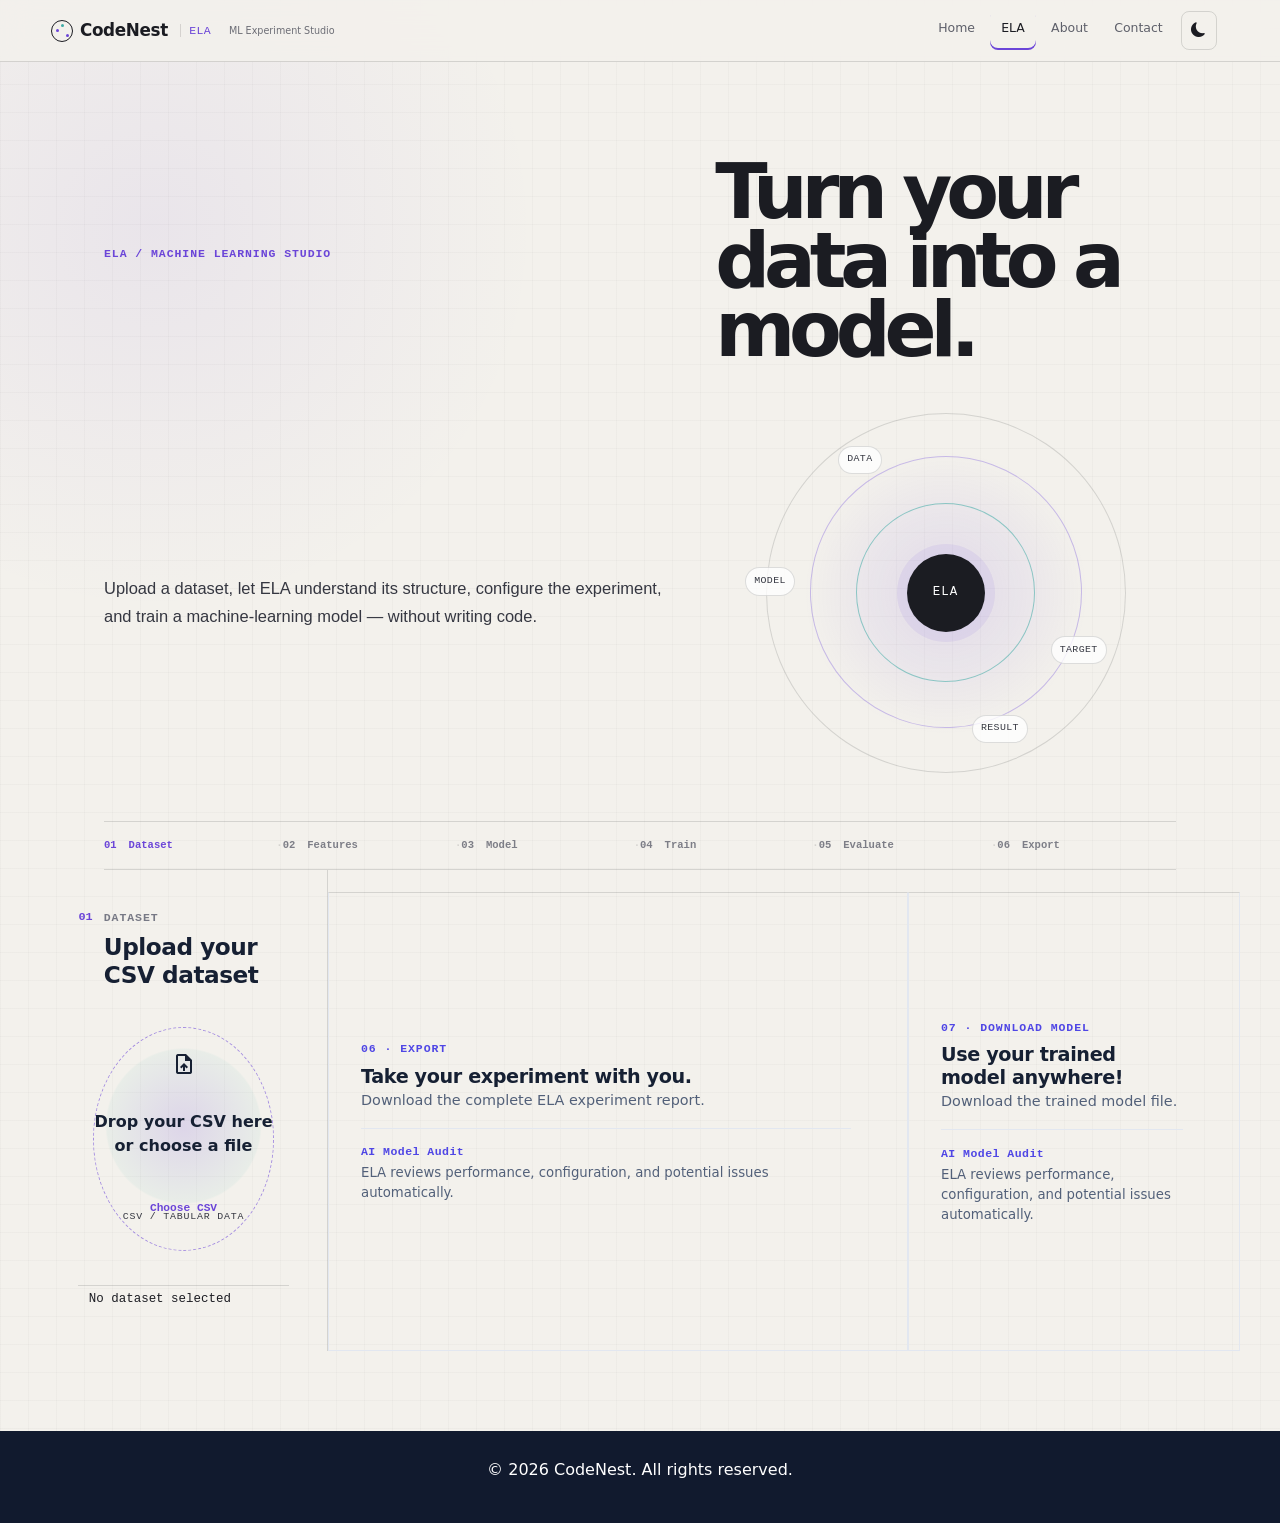
==== commit 7e1c4d4d: "Fixed bugs, added a model download feature, and improved the PDF report download process." ====
--- a/frontend/ELA.html
+++ b/frontend/ELA.html
@@ -13,7 +13,7 @@
     <link rel="stylesheet" href="{{ url_for('static', filename='style.css') }}">
     <link rel="stylesheet" href="style.css">
 </head>
-    
+
 <body class="ela-page">
     <header>
         <h1 class="HT1"><b class="ela-mark" aria-hidden="true"><em></em><em></em><em></em></b>CodeNest <span>ELA</span><small>ML Experiment Studio</small></h1>
@@ -35,6 +35,7 @@
         </div>
         </nav>
     </header>
+
     <main class="ela-lab">
         <section class="ela-hero">
             <p class="ela-eyebrow">ELA / MACHINE LEARNING STUDIO</p>
@@ -53,6 +54,7 @@
                 <div class="hero-status-card"><span>Model</span><strong>Waiting for configuration</strong></div>
             </div>
         </section>
+
         <ol class="ela-workflow" aria-label="Experiment workflow">
             <li class="is-active"><span>01</span> Dataset</li>
             <li><span>02</span> Features</li>
@@ -61,22 +63,26 @@
             <li><span>05</span> Evaluate</li>
             <li><span>06</span> Export</li>
         </ol>
+
         <section class="ela-section ela-upload-section">
             <div class="ela-section-heading">
                 <span class="ela-step">01</span>
                 <div><p>Dataset</p><h2>Upload your CSV dataset</h2></div>
             </div>
-        <input accept=".csv" id="MBE1" type="file" style="display: none;">
-        <label class="MLE1" for="MBE1">
-            <span class="material-symbols-outlined" aria-hidden="true">upload_file</span>
-            <span class="upload-copy">
-                <strong>Drop your CSV here or choose a file</strong>
-                <small>CSV files only · Column headers will be used to configure your experiment.</small>
-            </span>
-            <span class="upload-action">Choose CSV</span>
-        </label>
-        <h4 class="MTE3" aria-live="polite">No dataset selected</h4>
-        <p class="ela-upload-note">CSV · Tabular ML · Your data stays part of this experiment</p>
+
+            <input accept=".csv" id="MBE1" type="file" style="display: none;">
+
+            <label class="MLE1" for="MBE1">
+                <span class="material-symbols-outlined" aria-hidden="true">upload_file</span>
+                <span class="upload-copy">
+                    <strong>Drop your CSV here or choose a file</strong>
+                    <small>CSV files only · Column headers will be used to configure your experiment.</small>
+                </span>
+                <span class="upload-action">Choose CSV</span>
+            </label>
+
+            <h4 class="MTE3" aria-live="polite">No dataset selected</h4>
+            <p class="ela-upload-note">CSV · Tabular ML · Your data stays part of this experiment</p>
         </section>
 
         <!-- الواجهة الجديدة لاختيار التارجت والفيشرز باستخدام Checkboxes -->
@@ -85,10 +91,12 @@
                 <span class="ela-step">02</span>
                 <div><p>Experiment configuration</p><h2>Choose what your model should learn</h2></div>
             </div>
+
             <div class="ela-config-grid">
             <div class="mb-4 ela-control-panel">
                 <label for="targetSelect" class="form-label h4 fw-bold">Target variable</label>
                 <p class="ela-field-help">The value your model learns to predict.</p>
+
                 <select id="targetSelect" class="form-select form-select-lg">
                     <option selected disabled>Choose Target...</option>
                 </select>
@@ -97,60 +105,77 @@
             <div class="mb-4 ela-control-panel" id="features-box" style="display: none;">
                 <label class="form-label h4 fw-bold">Feature columns</label>
                 <p class="ela-field-help">The input columns used by the model.</p>
+
                 <div id="checkboxes-container" class="card p-3 shadow-sm" style="max-height: 250px; overflow-y: auto;">
-                    <!-- هنا سيتم توليد الـ Checkboxes للفيشرز -->
                 </div>
             </div>
             </div>
         </div>
 
         <hr>
+
         <div class="model ela-section" style="display: none;">
             <div class="ela-section-heading">
                 <span class="ela-step">03</span>
                 <div><p>Learning task</p><h2>Select your model type</h2></div>
             </div>
+
             <p class="ela-field-help">Regression predicts continuous values. Classification predicts categories.</p>
+
             <div class="ela-task-guidance" aria-hidden="true">
                 <div><span>Regression</span><small>Predict a continuous number</small></div>
                 <div><span>Classification</span><small>Predict a category or class</small></div>
             </div>
+
             <div class="ela-engine-diagram" aria-hidden="true"><span>Features</span><b></b><strong>Model engine</strong><b></b><span>Prediction</span></div>
+
             <select id="Modelselect" class="form-select form-select-lg mb-3" aria-label=".form-select-lg example">
                 <option selected disabled>Open this select menu</option>
                 <option value="LinearRegression">regression</option>
                 <option value="LogisticRegression">classification</option>
             </select>
         </div>
+
         <div class="testtrainsplit ela-section" style="margin: 0 auto; max-width: 50rem; display: none;">
             <div class="ela-section-heading">
                 <span class="ela-step">04</span>
                 <div><p>Validation</p><h2>Configure the train/test split</h2></div>
             </div>
+
             <p class="ela-field-help">Test data is held back to measure how well your model generalizes.</p>
+
             <div class="ela-split-labels">
                 <span>Training data <strong id="trainnum">80</strong>%</span>
                 <span>Test data <strong id="testnum">20</strong>%</span>
             </div>
+
             <div class="ela-split-visual" aria-hidden="true"><span></span><b></b></div>
+
             <label for="slider" class="form-label">Test Split Ratio</label>
             <input type="range" class="form-range" id="slider" min="5" max="95" value="20" step="5">
         </div>
+
         <div id="resultsContainer" class="container mt-5 ela-results-section" style="display: none;">
             <div class="ela-section-heading">
                 <span class="ela-step">05</span>
                 <div><p>Experiment complete</p><h2>Your model is ready.</h2></div>
             </div>
-            <div class="ela-data-orbit ela-orbit-results" aria-hidden="true"><span class="orbit-core">MODEL</span><span class="orbit-node orbit-data">INPUTS</span><span class="orbit-node orbit-target">SCORE</span><span class="orbit-node orbit-result">OUTPUT</span></div>
+
+            <div class="ela-data-orbit ela-orbit-results" aria-hidden="true">
+                <span class="orbit-core">MODEL</span>
+                <span class="orbit-node orbit-data">INPUTS</span>
+                <span class="orbit-node orbit-target">SCORE</span>
+                <span class="orbit-node orbit-result">OUTPUT</span>
+            </div>
+
             <div class="row g-4 justify-content-center">
-                
+
                 <!-- Metric 1 Card -->
                 <div class="col-md-6 text-center">
                     <div class="card shadow-sm border-0 p-3 ela-metric-card ela-primary-metric">
                         <div class="card-body">
                             <h6 id="metric1Title" class="text-secondary mb-3">R² Score</h6>
-                            
-                            <!-- إضافة دائرة التقدم الأولى -->
+
                             <div id="circle1" class="circle-progress my-3">
                                 <div class="circle-progress-inner">
                                     <span id="r2Value" class="fw-bold">-</span>
@@ -167,8 +192,7 @@
                     <div class="card shadow-sm border-0 p-3 ela-metric-card">
                         <div class="card-body">
                             <h6 id="metric2Title" class="text-secondary mb-3">MAE</h6>
-                            
-                            <!-- إضافة دائرة التقدم الثانية -->
+
                             <div id="circle2" class="circle-progress my-3">
                                 <div class="circle-progress-inner">
                                     <span id="rmseValue" class="fw-bold">-</span>
@@ -182,19 +206,22 @@
 
             </div>
         </div>
+
         <div style="margin-top: 2.5rem; display: none;" class="conmat">
             <div class="ela-matrix-heading">
                 <p>Classification detail</p>
                 <h2>Where did the model make mistakes?</h2>
             </div>
+
             <table class="table table-bordered text-center">
                 <thead class="CMH">
                     <tr>
                         <th></th>
                         <th>Predicted Negative</th>
-                        <th>Predicted Positive</th>  
+                        <th>Predicted Positive</th>
                     </tr>
-                </thead>   
+                </thead>
+
                 <tbody>
                     <tr>
                         <th>Actual Negative</th>
@@ -209,22 +236,51 @@
                 </tbody>
             </table>
         </div>
+
         <div class="ela-export-section">
             <div>
                 <p>06 · Export</p>
                 <h2>Take your experiment with you.</h2>
                 <span>Download the complete ELA experiment report.</span>
-                <div class="ela-audit-note"><strong>AI Model Audit</strong><span>ELA reviews performance, configuration, and potential issues automatically.</span></div>
-            </div>
-            <form action="/download_report">
-                <button type="submit" id="download_report" class="btn btn-primary mx-auto mt-3" style="display: none;">Download experiment report</button>
+
+                <div class="ela-audit-note">
+                    <strong>AI Model Audit</strong>
+                    <span>ELA reviews performance, configuration, and potential issues automatically.</span>
+                </div>
+            </div>
+
+            <form id="reportForm">
+                <button type="submit" id="download_report" class="btn btn-primary mx-auto mt-3" style="display: none;">
+                    Download experiment report
+                </button>
             </form>
         </div>
+
+        <div class="ela-export-section ela-download-section">
+            <div>
+                <p>07 · Download Model</p>
+                <h2>Use your trained model anywhere!</h2>
+                <span>Download the trained model file.</span>
+
+                <div class="ela-audit-note">
+                    <strong>AI Model Audit</strong>
+                    <span>ELA reviews performance, configuration, and potential issues automatically.</span>
+                </div>
+            </div>
+
+            <form id="modelForm">
+                <button type="submit" id="download_model_btn" class="btn btn-primary mx-auto mt-3" style="display: none;">
+                    Download model
+                </button>
+            </form>
+        </div>
     </main>
+
     <footer>
         <p class="FT1">© 2026 CodeNest. All rights reserved.</p>
     </footer>
 </body>
+
 <script>
 let filename = document.querySelector("#MBE1");
 let filenamedisplay = document.querySelector(".MTE3");
@@ -235,6 +291,7 @@
 let ModelDiv = document.querySelector(".model");
 
 let allColumns = [];
+
 let setting = {
     fe: [],
     ta: null,
@@ -243,28 +300,32 @@
 };
 
 let selectedFile = null;
+let taskId = null;
 
 filename.addEventListener("change", function(event){
     const file = event.target.files[0];
     selectedFile = file;
-    
+
     if (file){
         filenamedisplay.textContent = `File name: ${file.name}`;
     } else {
         filenamedisplay.textContent = "Not file name";
         return;
     }
-    
+
     let reader = new FileReader();
+
     reader.onload = () => {
         const text = reader.result;
         const rows = text.split("\n");
         const frow = rows[0].replace("\r", "");
+
         allColumns = frow.split(/[,;]/)
             .map(col => col.trim().replace(/^["']|["']$/g, ''))
             .filter(col => col !== "");
-        
+
         targetSelect.innerHTML = '<option selected disabled>Choose Target...</option>';
+
         allColumns.forEach(col => {
             let option = document.createElement("option");
             option.value = col;
@@ -275,6 +336,7 @@
         selectionContainer.style.display = "block";
         featuresBox.style.display = "none";
     };
+
     reader.readAsText(file);
 });
 
@@ -322,18 +384,21 @@
 
 function updateFeatures() {
     setting.fe = [];
+
     document.querySelectorAll(".feature-checkbox:checked").forEach(chk => {
         setting.fe.push(chk.value);
     });
 }
 
 let ModelSelect = document.querySelector("#Modelselect");
+
 ModelSelect.addEventListener("change", function(){
     if (ModelSelect.value === "LinearRegression"){
         setting.model = "rfr";
     } else {
         setting.model = "rfc";
     }
+
     document.querySelector(".testtrainsplit").style.display = "block";
     trainButton.style.display = "block";
 });
@@ -351,38 +416,50 @@
     let formData = new FormData();
     formData.append("file", selectedFile);
     formData.append("settings", JSON.stringify(setting));
-    
+
     fetch("/train", {
         method: "POST",
         body: formData
     })
     .then(response => response.json())
     .then(data => {
+
+        // حفظ معرف التجربة القادمة من Flask
+        taskId = data.task_id;
+
         document.querySelector("#resultsContainer").style.display = "block";
+
         if (data.r2 !== undefined) {
+
             // تحديث الدوائر للـ Regression
             updateCircle("#circle1", data.r2 * 100, "#198754");
-            updateCircle("#circle2", 100, "#ffc107"); // إعطاء دائرة MAE حلقة بلون ثابت
-            
+            updateCircle("#circle2", 100, "#ffc107");
+
             document.querySelector("#metric1Title").textContent = "R² Score";
             document.querySelector("#r2Value").textContent = data.r2.toFixed(4);
             document.querySelector("#metric1Desc").textContent = "Higher is better";
+
             document.querySelector("#metric2Title").textContent = "MAE";
             document.querySelector("#rmseValue").textContent = data.mae.toFixed(4);
+
             document.querySelector(".conmat").style.display = "none";
             document.querySelector("#metric2Desc").textContent = "Lower is better";
         }
+
         else if (data.accuracy !== undefined) {
+
             // تحديث الدوائر للـ Classification
             updateCircle("#circle1", data.accuracy * 100, "#198754");
             updateCircle("#circle2", data.f1 * 100, "#0d6efd");
-            
+
             document.querySelector("#metric1Title").textContent = "Accuracy";
             document.querySelector("#r2Value").textContent = (data.accuracy * 100).toFixed(1) + "%";
             document.querySelector("#metric1Desc").textContent = "Higher is better";
+
             document.querySelector("#metric2Title").textContent = "F1 Score";
             document.querySelector("#rmseValue").textContent = data.f1.toFixed(4);
             document.querySelector("#metric2Desc").textContent = "Higher is better";
+
             document.querySelector(".conmat").style.display = "block";
 
             if (data.confusion_matrix && data.confusion_matrix.length > 0) {
@@ -390,26 +467,52 @@
                 let FP = data.confusion_matrix[0][1] !== undefined ? data.confusion_matrix[0][1] : 0;
                 let FN = data.confusion_matrix[1] ? data.confusion_matrix[1][0] : 0;
                 let TP = data.confusion_matrix[1] ? data.confusion_matrix[1][1] : 0;
-                
+
                 document.querySelector(".tn").textContent = TN;
                 document.querySelector(".fp").textContent = FP;
                 document.querySelector(".fn").textContent = FN;
                 document.querySelector(".tp").textContent = TP;
             }
         }
+
         document.querySelector("#download_report").style.display = "block";
+        document.querySelector("#download_model_btn").style.display = "block";
 
     });
 };
+
+
+// تحميل الـ Report باستخدام taskId
+document.querySelector("#reportForm").addEventListener("submit", function(event) {
+    event.preventDefault();
+
+    if (!taskId) {
+        return;
+    }
+
+    window.location.href = `/download_report/${taskId}`;
+});
+
+
+// تحميل الـ Model باستخدام taskId
+document.querySelector("#modelForm").addEventListener("submit", function(event) {
+    event.preventDefault();
+
+    if (!taskId) {
+        return;
+    }
+
+    window.location.href = `/download_model/${taskId}`;
+});
 
 
 function updateCircle(circleId, percentage, color = "#0d6efd") {
     let circle = document.querySelector(circleId);
     let degrees = Math.max(0, Math.min(360, (percentage / 100) * 360));
+
     circle.style.background = `conic-gradient(${color} ${degrees}deg, #e9ecef ${degrees}deg)`;
 }
 
-// تحريك السلايدر
 let slider = document.querySelector("#slider");
 const slidnum = document.querySelector("#trainnum");
 const testnum = document.querySelector("#testnum");
@@ -419,6 +522,7 @@
     slidnum.textContent = 100 - this.value;
     setting.TTS = parseInt(this.value);
 };
+
 
 // Dark Mode Toggle
 let table = document.querySelector(".table");
@@ -434,11 +538,13 @@
     let headings = document.querySelectorAll("h1, h2, h3, h4, label, .form-label");
 
     if (icon.classList.contains("bi-moon-fill")) {
+
         // التحويل للوضع الداكن
         man.style.backgroundColor = "#121212";
+
         icon.classList.remove("bi-moon-fill");
         icon.classList.add("bi-sun-fill");
-        
+
         mt2.style.color = "white";
         mt1.style.color = "white";
         filenamedisplay.style.color = "white";
@@ -459,9 +565,12 @@
             table.style.setProperty("--bs-table-bg", "#1e1e1e");
             table.style.setProperty("--bs-table-color", "white");
         }
+
     } else {
+
         // التحويل للوضع الفاتح
         man.style.backgroundColor = "white";
+
         icon.classList.remove("bi-sun-fill");
         icon.classList.add("bi-moon-fill");
 
@@ -489,3 +598,4 @@
 });
 </script>
 </html>
+
--- a/frontend/style.css
+++ b/frontend/style.css
@@ -231,6 +231,9 @@
 .ela-page:has(#DarkMode .bi-sun-fill) { --ela-bg: #121212; --ela-surface: #1e1e1e; --ela-elevated: #20242d; --ela-border: #313947; --ela-text: #f5f7fb; --ela-secondary: #b7c0d0; --ela-muted: #8d98aa; --ela-accent-soft: #252743; }
 .ela-page:has(#DarkMode .bi-sun-fill) .ela-workflow li,.ela-page:has(#DarkMode .bi-sun-fill) .ela-control-panel,.ela-page:has(#DarkMode .bi-sun-fill) #checkboxes-container,.ela-page:has(#DarkMode .bi-sun-fill) .form-select { background: var(--ela-elevated); color: var(--ela-text); }
 .ela-page:has(#DarkMode .bi-sun-fill) .form-select,.ela-page:has(#DarkMode .bi-sun-fill) #checkboxes-container { border-color: var(--ela-border) !important; }.ela-page:has(#DarkMode .bi-sun-fill) .CMH th,.ela-page:has(#DarkMode .bi-sun-fill) .conmat tr th:first-child { background: #272d38; }
+
+
+
 @media (max-width: 768px) { .ela-page header { padding: .8rem 1.25rem; }.ela-page main { padding: 2.5rem 1rem 1rem; }.ela-workflow { grid-template-columns: repeat(3,1fr); }.ela-config-grid { grid-template-columns: 1fr; }.ela-export-section { align-items: flex-start; flex-direction: column; } }
 @media (max-width: 480px) { .ela-workflow { grid-template-columns: repeat(2,1fr); }.ela-page .MLE1 { grid-template-columns: auto 1fr; padding: 1rem; }.upload-action { grid-column: 2; justify-self: start; }.ela-split-labels { align-items: flex-start; flex-direction: column; gap: .4rem; }.ela-page .conmat { overflow-x: auto; }.ela-page .conmat table { min-width: 420px; } }
 @media (prefers-reduced-motion: reduce) { .ela-page *,.ela-page *::before,.ela-page *::after { scroll-behavior: auto !important; transition-duration: .01ms !important; animation-duration: .01ms !important; } }
